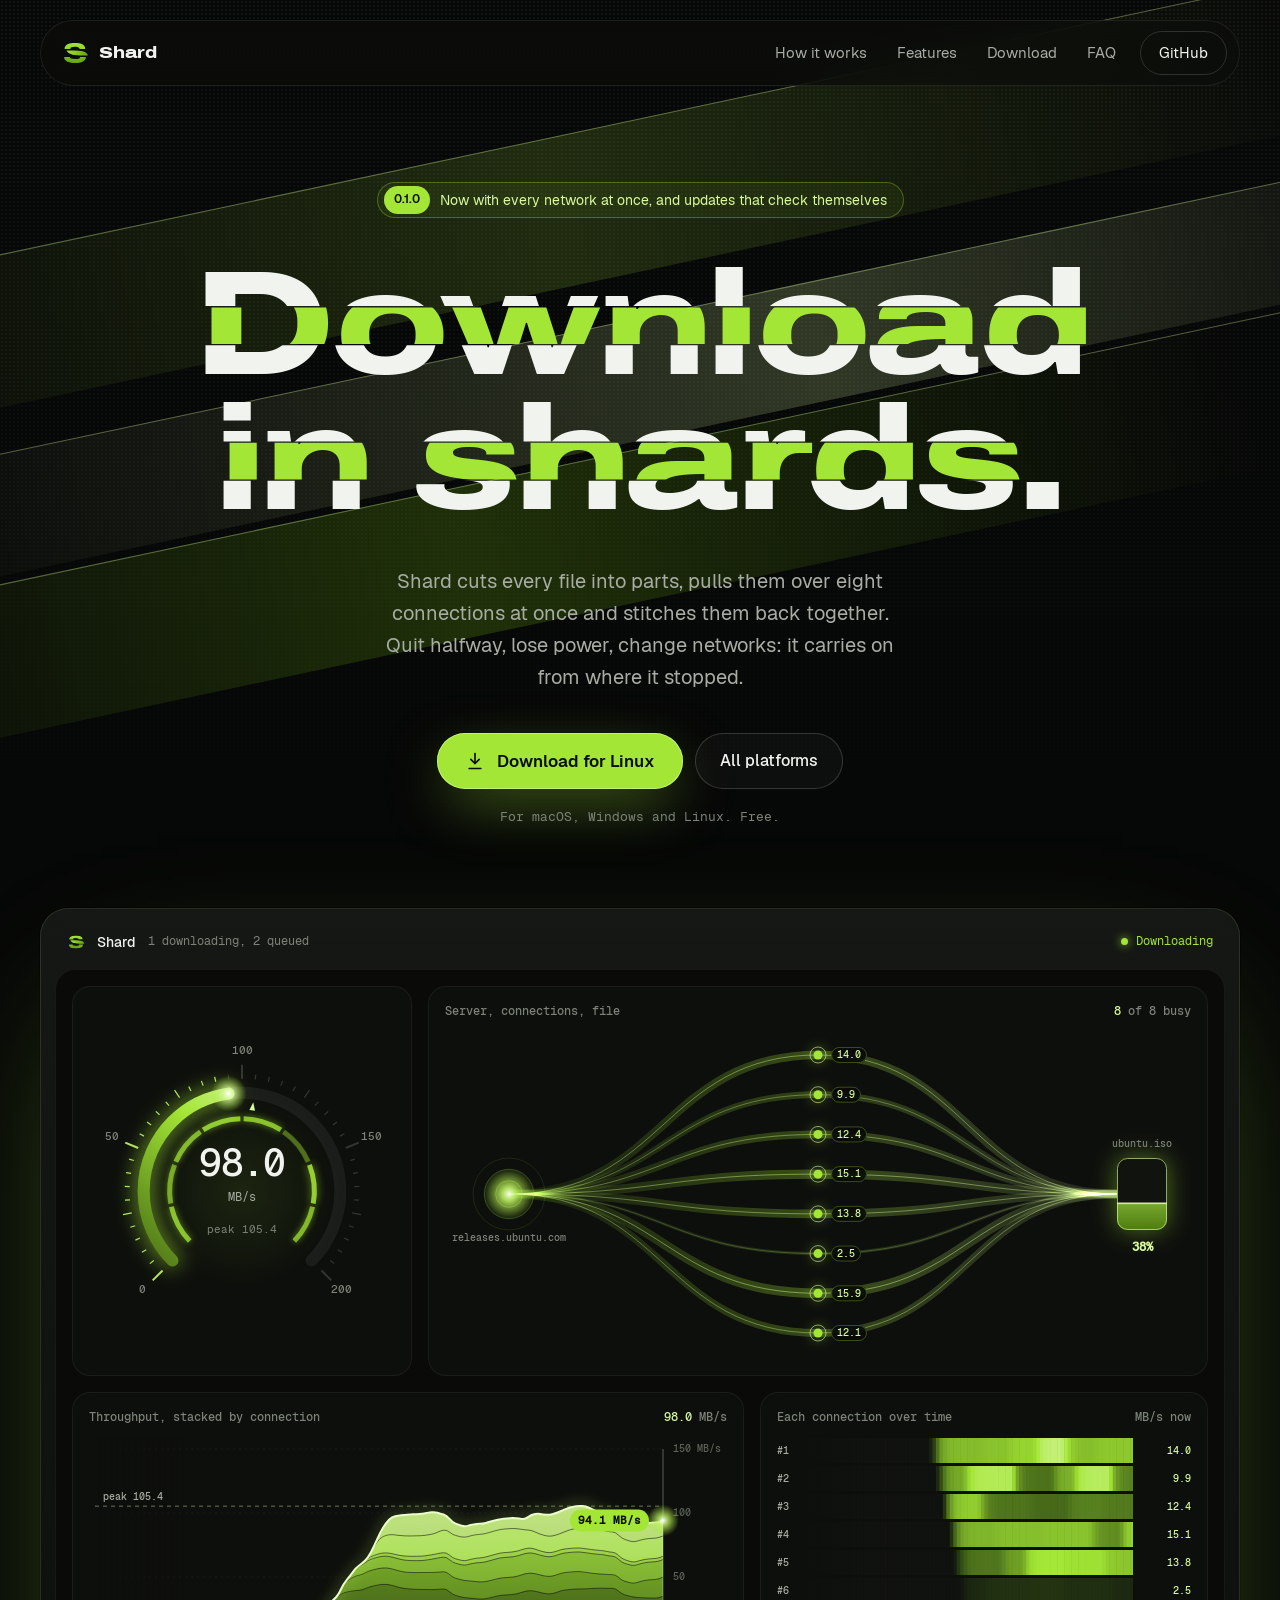
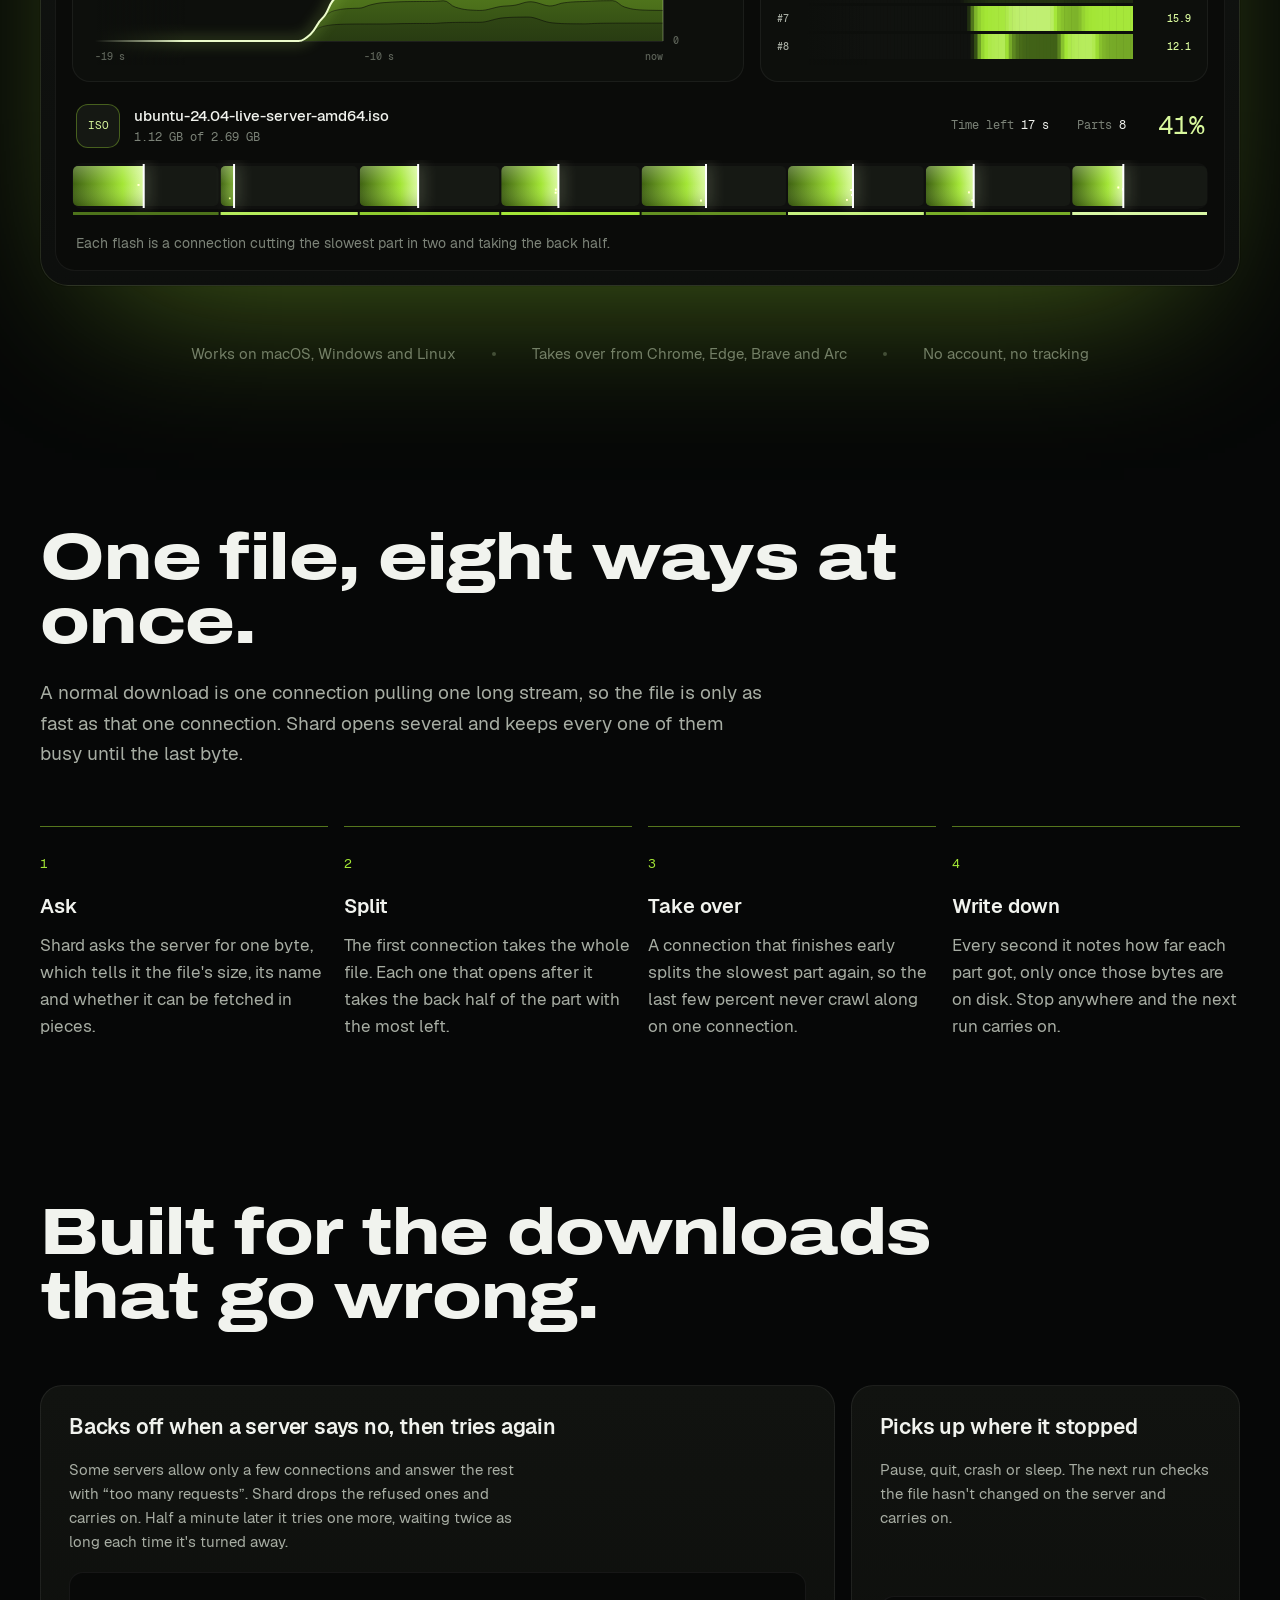
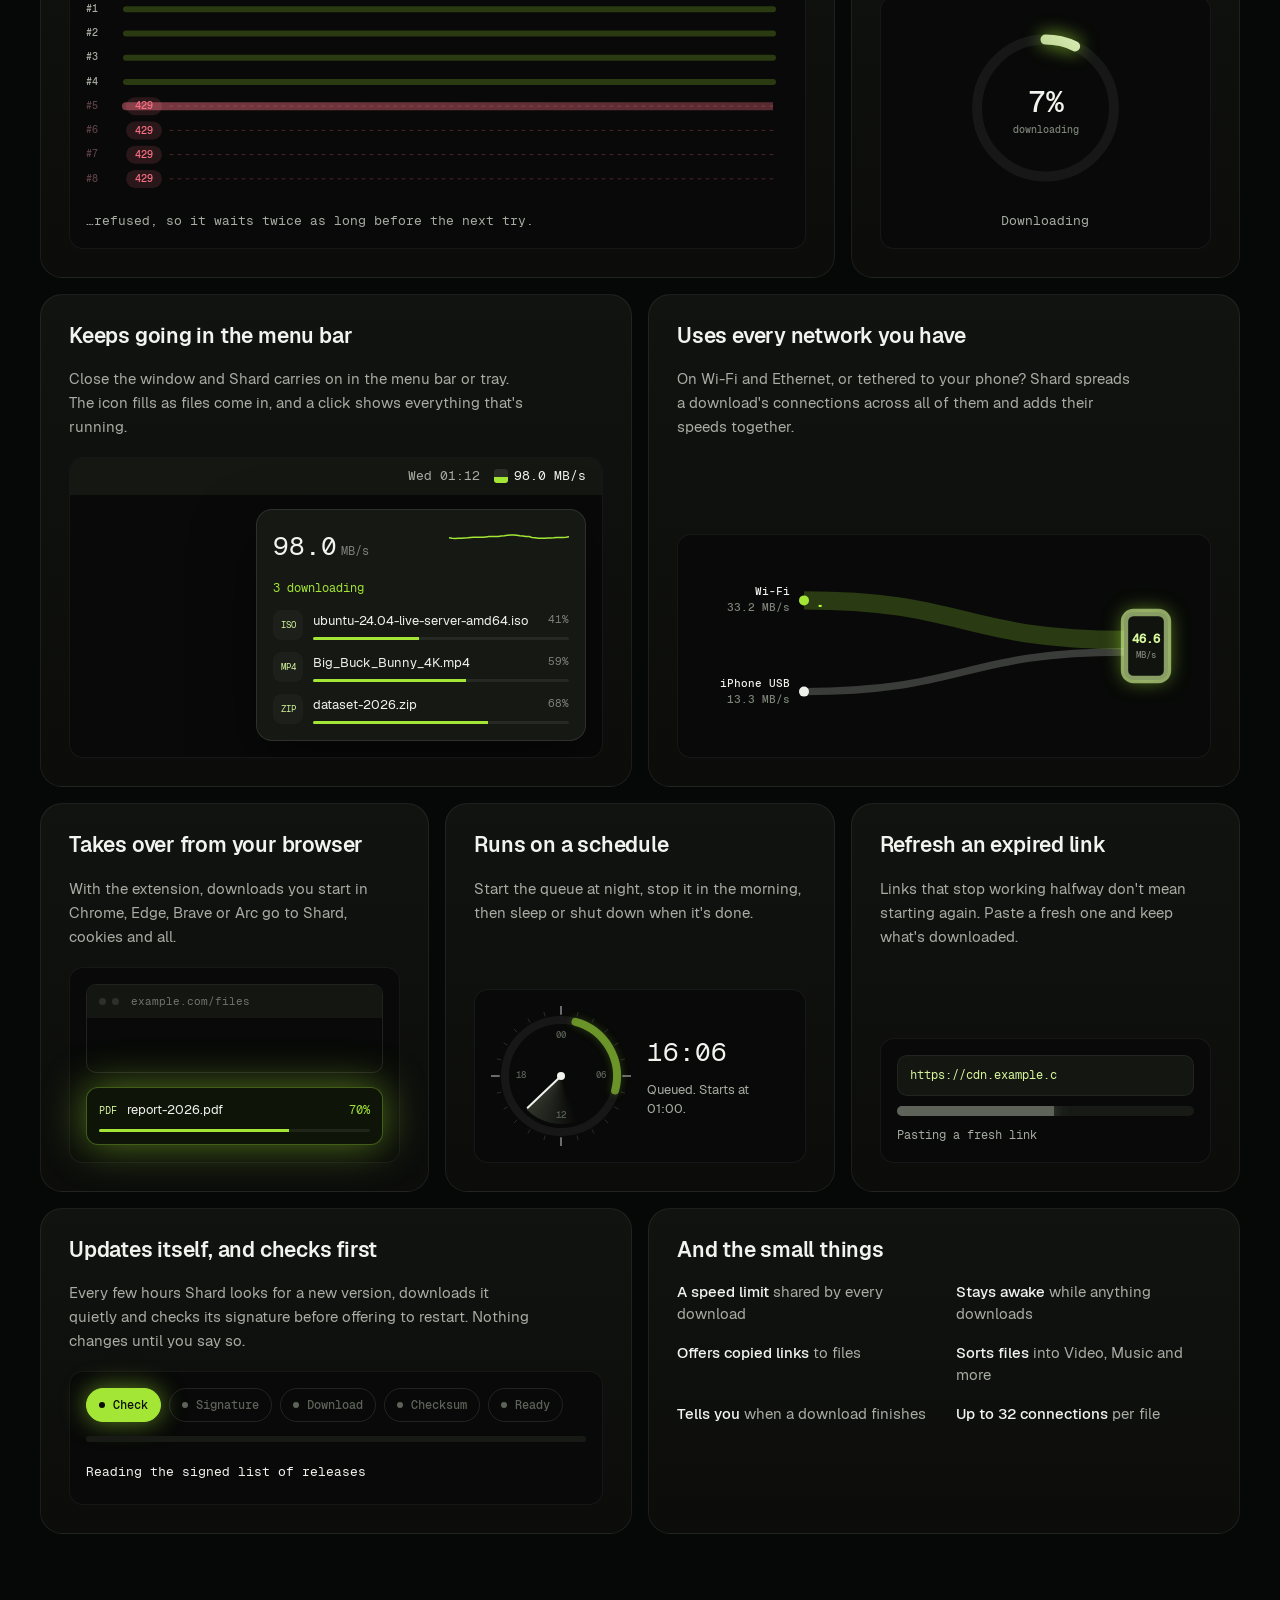
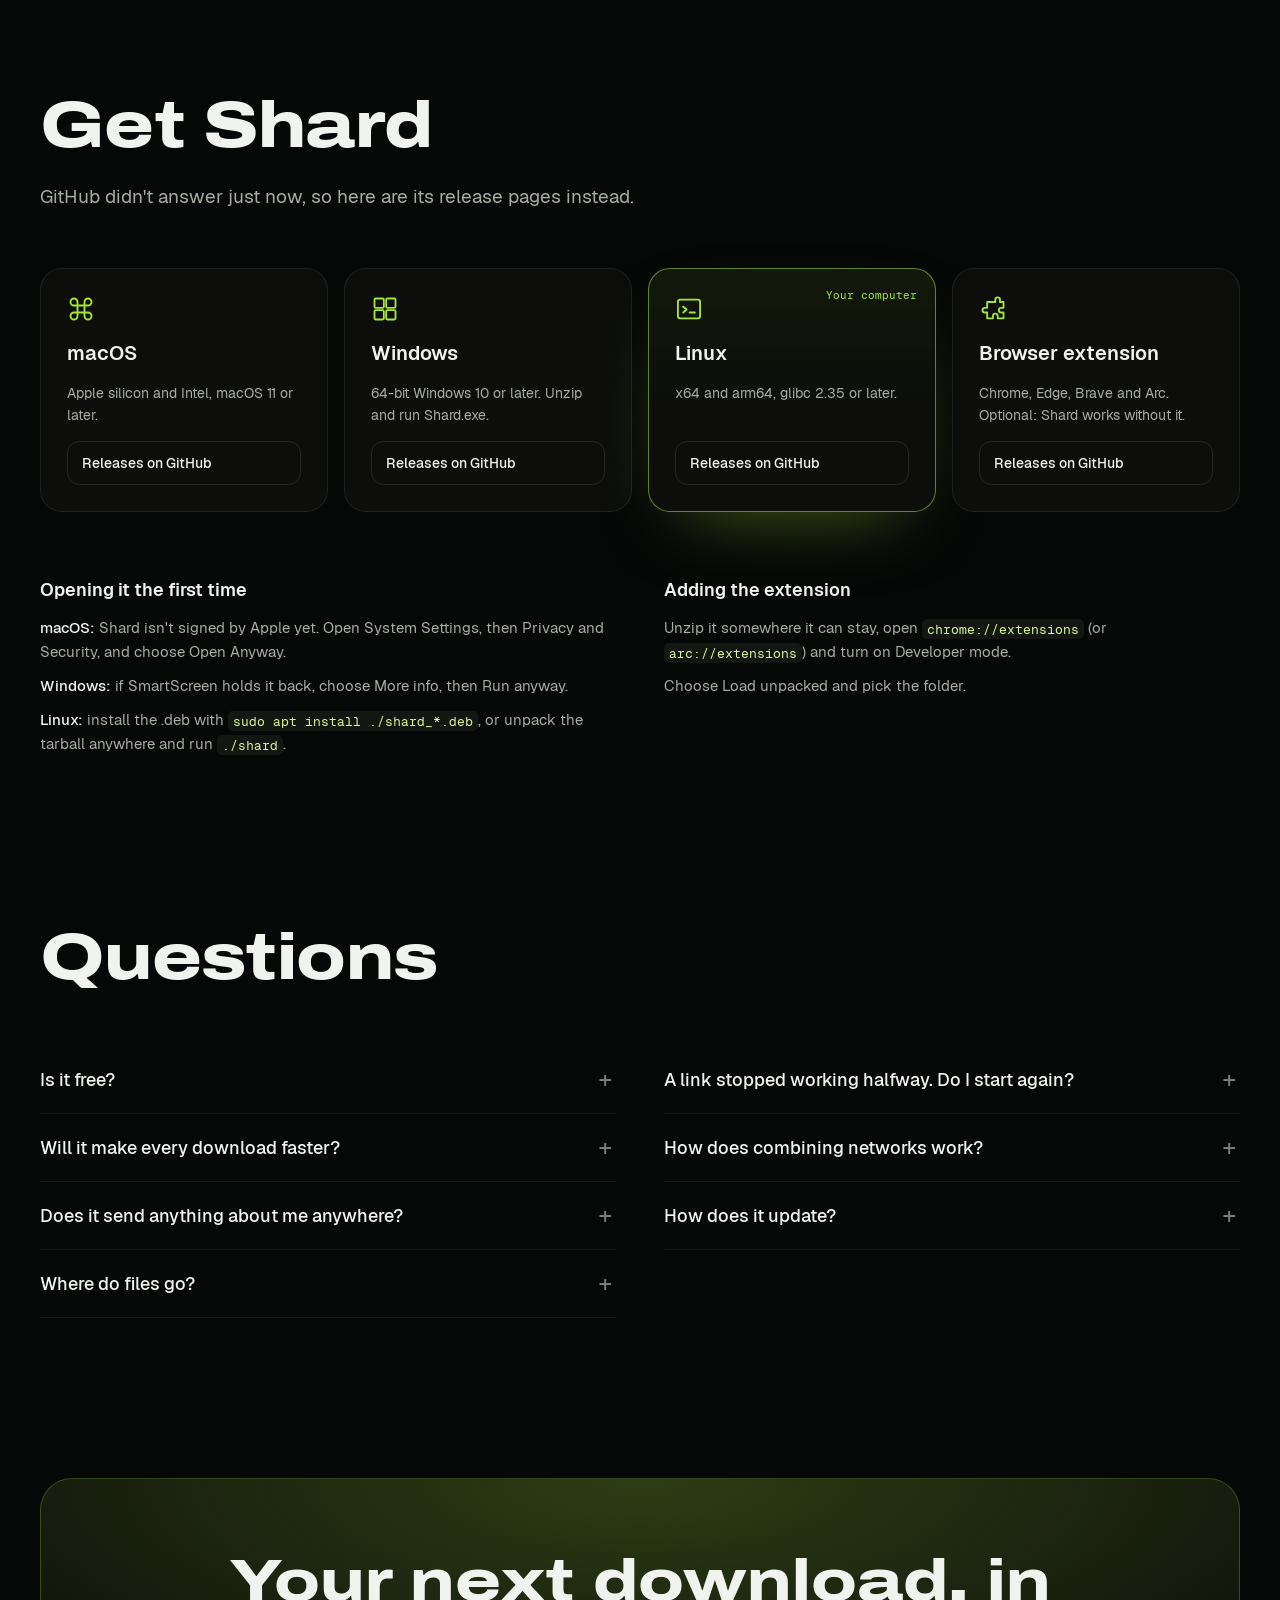
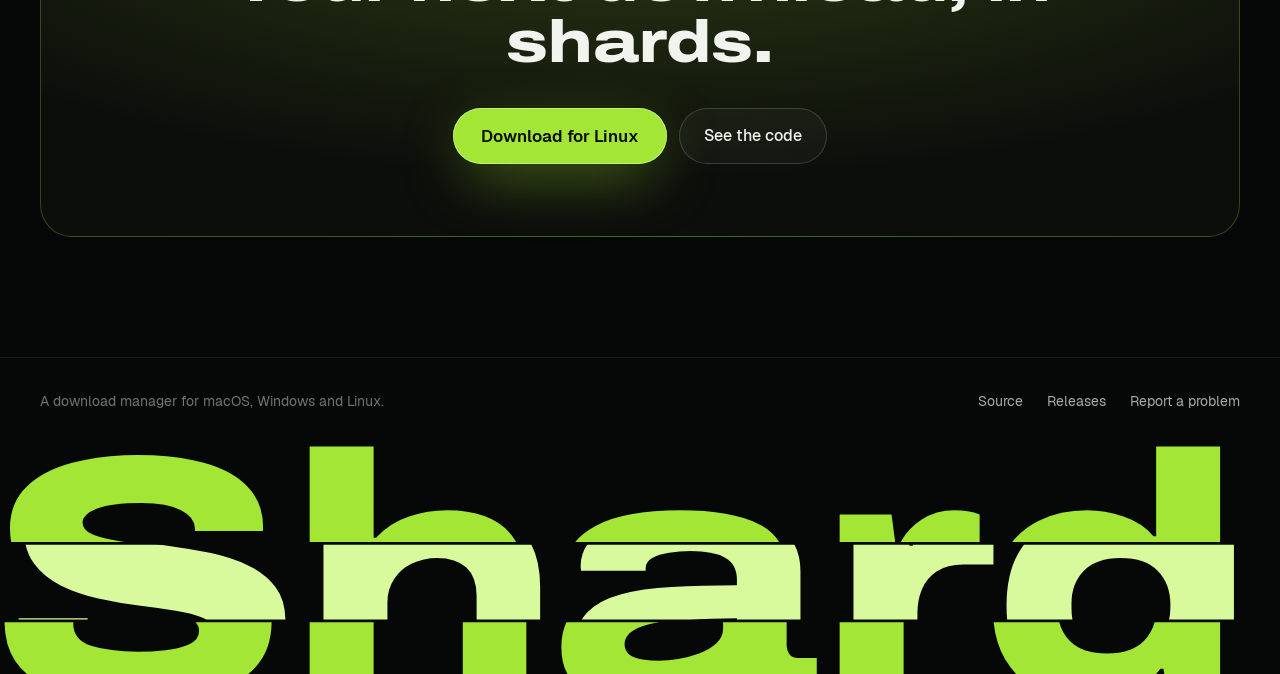
==== site/index.html @ 1d550367 "Site: an instrument-panel landing page, published to GitHub Pages The page simulates a download the " ====
<!doctype html>
<html lang="en">
<head>
  <meta charset="utf-8">
  <meta name="viewport" content="width=device-width, initial-scale=1">
  <title>Shard: download in shards</title>
  <meta name="description" content="Shard is a download manager for macOS, Windows and Linux. It cuts every file into parts, fetches them over many connections at once, and carries on wherever it stopped.">
  <meta name="theme-color" content="#060707">
  <meta property="og:title" content="Shard: download in shards">
  <meta property="og:description" content="A download manager that fetches every file in parallel parts, and picks up where it stopped.">
  <meta property="og:image" content="icon.png">
  <link rel="icon" href="favicon.png">
  <link rel="preload" href="fonts/ArchivoExpanded-ExtraBold.ttf" as="font" type="font/ttf" crossorigin>
  <link rel="stylesheet" href="style.css">
</head>
<body>
<a class="skip" href="#main">Skip to the content</a>
<div class="page">
  <div class="shards" aria-hidden="true">
    <div class="shard-beam s1"></div>
    <div class="shard-beam s2"></div>
    <div class="shard-beam s3"></div>
    <div class="grain"></div>
  </div>

  <header class="wrap nav">
    <a class="brand" href="#top" aria-label="Shard, back to the top">
      <img src="logo.svg" alt="" width="28" height="28">
      <span class="disp">Shard</span>
    </a>
    <nav class="navlinks" aria-label="Sections">
      <a href="#how">How it works</a>
      <a href="#features">Features</a>
      <a href="#download">Download</a>
      <a href="#faq">FAQ</a>
    </nav>
    <a class="nav-github" href="https://github.com/manyeya/shard">GitHub</a>
  </header>

  <main id="main">
    <section id="top" class="wrap hero">
      <a class="pill" href="#features"><span>0.1.0</span>Now with every network at once, and updates that check themselves</a>
      <h1 class="sliced disp" aria-label="Download in shards.">
        <span class="line" aria-hidden="true">Download</span>
        <span class="line" aria-hidden="true">in shards.</span>
      </h1>
      <p class="lede">Shard cuts every file into parts, pulls them over eight connections at once and stitches them back together. Quit halfway, lose power, change networks: it carries on from where it stopped.</p>
      <div class="ctas">
        <a class="cta" id="get" href="https://github.com/manyeya/shard/releases/latest">
          <svg width="20" height="20" viewBox="0 0 24 24" fill="none" stroke="currentColor" stroke-width="2" stroke-linecap="round" stroke-linejoin="round" aria-hidden="true"><path d="M12 3v12"/><path d="m7 10 5 5 5-5"/><path d="M5 21h14"/></svg>
          <span id="get-label">Download Shard</span>
        </a>
        <a class="ghost" href="#download">All platforms</a>
      </div>
      <p class="mono fine" id="get-note">For macOS, Windows and Linux. Free.</p>
    </section>

    <section class="wrap console-wrap" aria-label="A simulated download in Shard: a speed gauge, the connections carrying the file, a throughput chart, each connection's speed over time, and the file's parts filling.">
      <div class="glass">
        <div class="console-bar">
          <img src="logo.svg" alt="" width="18" height="18">
          <span class="console-title">Shard</span>
          <span class="mono dim">1 downloading, 2 queued</span>
          <span class="mono live-dot"><i></i><span id="c-state">Downloading</span></span>
        </div>
        <div class="console">
          <div class="cluster">
            <div class="card gauge-card">
              <div class="gauge">
                <canvas id="au-gauge" aria-hidden="true"></canvas>
                <div class="gauge-read">
                  <div class="mono gauge-speed" id="g-speed">0.0</div>
                  <div class="mono gauge-unit">MB/s</div>
                  <div class="mono gauge-peak">peak <span id="g-peak">0.0</span></div>
                </div>
              </div>
            </div>
            <div class="card">
              <div class="card-h"><span>Server, connections, file</span><span><b id="f-live">8</b> of <span id="f-n">8</span> busy</span></div>
              <canvas id="au-flow" class="fill" style="height: 330px" aria-hidden="true"></canvas>
            </div>
          </div>
          <div class="cluster2">
            <div class="card">
              <div class="card-h"><span>Throughput, stacked by connection</span><span><b id="c-speed">0.0</b> MB/s</span></div>
              <canvas id="au-chart" class="fill" style="height: 230px" aria-hidden="true"></canvas>
            </div>
            <div class="card">
              <div class="card-h"><span>Each connection over time</span><span>MB/s now</span></div>
              <canvas id="au-spectro" class="fill" style="height: 230px" aria-hidden="true"></canvas>
            </div>
          </div>
          <div class="file-row">
            <span class="mono tile-kind">ISO</span>
            <div class="file-meta">
              <div class="file-name">ubuntu-24.04-live-server-amd64.iso</div>
              <div class="mono dim small" id="c-file">0 of 2.69 GB</div>
            </div>
            <div class="mono file-stats">
              <span>Time left <b id="c-eta">Starting</b></span>
              <span>Parts <b id="c-parts">1</b></span>
            </div>
            <span class="mono file-pct" id="c-pct">0%</span>
          </div>
          <canvas id="au-map" class="fill" style="height: 62px" aria-hidden="true"></canvas>
          <p class="caption" id="c-caption">Each flash is a connection cutting the slowest part in two and taking the back half.</p>
        </div>
      </div>
    </section>

    <section class="wrap works" aria-label="Works with">
      <span>Works on macOS, Windows and Linux</span><i></i>
      <span>Takes over from Chrome, Edge, Brave and Arc</span><i></i>
      <span>No account, no tracking</span>
    </section>

    <section id="how" class="wrap section">
      <h2 class="disp">One file, eight ways at once.</h2>
      <p class="intro">A normal download is one connection pulling one long stream, so the file is only as fast as that one connection. Shard opens several and keeps every one of them busy until the last byte.</p>
      <ol class="steps">
        <li><span class="mono">1</span><h3>Ask</h3><p>Shard asks the server for one byte, which tells it the file's size, its name and whether it can be fetched in pieces.</p></li>
        <li><span class="mono">2</span><h3>Split</h3><p>The first connection takes the whole file. Each one that opens after it takes the back half of the part with the most left.</p></li>
        <li><span class="mono">3</span><h3>Take over</h3><p>A connection that finishes early splits the slowest part again, so the last few percent never crawl along on one connection.</p></li>
        <li><span class="mono">4</span><h3>Write down</h3><p>Every second it notes how far each part got, only once those bytes are on disk. Stop anywhere and the next run carries on.</p></li>
      </ol>
    </section>

    <section id="features" class="wrap section">
      <h2 class="disp">Built for the downloads that go wrong.</h2>
      <div class="bento">
        <article class="tile w4">
          <h3>Backs off when a server says no, then tries again</h3>
          <p>Some servers allow only a few connections and answer the rest with “too many requests”. Shard drops the refused ones and carries on. Half a minute later it tries one more, waiting twice as long each time it's turned away.</p>
          <div class="stage">
            <canvas id="au-limit" class="fill" style="height: 210px" aria-hidden="true"></canvas>
            <div class="mono note" id="lim-note">Starting with 8 connections</div>
          </div>
        </article>
        <article class="tile">
          <h3>Picks up where it stopped</h3>
          <p>Pause, quit, crash or sleep. The next run checks the file hasn't changed on the server and carries on.</p>
          <div class="stage">
            <canvas id="au-resume" class="fill" style="height: 190px" aria-hidden="true"></canvas>
            <div class="mono note center" id="res-note">Downloading</div>
          </div>
        </article>

        <article class="tile w3">
          <h3>Keeps going in the menu bar</h3>
          <p>Close the window and Shard carries on in the menu bar or tray. The icon fills as files come in, and a click shows everything that's running.</p>
          <div class="stage tray-stage">
            <div class="menubar">
              <span class="mono">Wed 01:12</span>
              <span class="menubar-shard"><span class="tray-icon"><i id="t-icon"></i></span><span class="mono"><span class="t-speed">0.0</span> MB/s</span></span>
            </div>
            <div class="tray">
              <div class="tray-head">
                <span><span class="mono tray-big t-speed">0.0</span> <span class="mono dim small">MB/s</span></span>
                <svg width="120" height="30" viewBox="0 0 120 30" aria-hidden="true"><path id="t-spark" d="M0,28 L120,28" fill="none" stroke="#a3e635" stroke-width="1.5"/></svg>
              </div>
              <div class="mono lime small">3 downloading</div>
              <div class="tray-row"><span class="mono tile-kind sm">ISO</span><div><div class="tray-line"><span>ubuntu-24.04-live-server-amd64.iso</span><span class="mono dim" id="tr0">0%</span></div><span class="meter"><i id="tb0"></i></span></div></div>
              <div class="tray-row"><span class="mono tile-kind sm">MP4</span><div><div class="tray-line"><span>Big_Buck_Bunny_4K.mp4</span><span class="mono dim" id="tr1">0%</span></div><span class="meter"><i id="tb1"></i></span></div></div>
              <div class="tray-row"><span class="mono tile-kind sm">ZIP</span><div><div class="tray-line"><span>dataset-2026.zip</span><span class="mono dim" id="tr2">0%</span></div><span class="meter"><i id="tb2"></i></span></div></div>
            </div>
          </div>
        </article>
        <article class="tile w3">
          <h3>Uses every network you have</h3>
          <p>On Wi-Fi and Ethernet, or tethered to your phone? Shard spreads a download's connections across all of them and adds their speeds together.</p>
          <div class="stage"><canvas id="au-nets" class="fill" style="height: 190px" aria-hidden="true"></canvas></div>
        </article>

        <article class="tile">
          <h3>Takes over from your browser</h3>
          <p>With the extension, downloads you start in Chrome, Edge, Brave or Arc go to Shard, cookies and all.</p>
          <div class="stage hand">
            <div class="browser">
              <div class="mono browser-bar"><i></i><i></i><span>example.com/files</span></div>
              <div class="browser-body"><div class="mono chip" id="h-chip">report-2026.pdf</div></div>
            </div>
            <div class="hand-card" id="h-card">
              <div class="hand-line"><span class="mono lime-pale tiny">PDF</span><span>report-2026.pdf</span><span class="mono lime" id="h-pct">0%</span></div>
              <span class="meter"><i id="h-bar"></i></span>
            </div>
          </div>
        </article>
        <article class="tile">
          <h3>Runs on a schedule</h3>
          <p>Start the queue at night, stop it in the morning, then sleep or shut down when it's done.</p>
          <div class="stage dial-stage">
            <canvas id="au-dial" style="width: 140px; height: 140px" aria-hidden="true"></canvas>
            <div><div class="mono dial-time" id="s-time">00:00</div><div class="dial-state" id="s-state">Queued. Starts at 01:00.</div></div>
          </div>
        </article>
        <article class="tile">
          <h3>Refresh an expired link</h3>
          <p>Links that stop working halfway don't mean starting again. Paste a fresh one and keep what's downloaded.</p>
          <div class="stage refresh">
            <div class="mono url" id="r-url">Link expired: the server says 403</div>
            <div class="refresh-bar"><span id="r-bar"></span></div>
            <div class="mono small dim2" id="r-note">1.42 GB of 2.69 GB kept</div>
          </div>
        </article>

        <article class="tile w3">
          <h3>Updates itself, and checks first</h3>
          <p>Every few hours Shard looks for a new version, downloads it quietly and checks its signature before offering to restart. Nothing changes until you say so.</p>
          <div class="stage update">
            <div class="chain" id="u-chain"><span><i></i>Check</span><span><i></i>Signature</span><span><i></i>Download</span><span><i></i>Checksum</span><span><i></i>Ready</span></div>
            <div class="update-bar"><span id="u-bar"></span></div>
            <div class="update-line"><span class="mono" id="u-text">Reading the signed list of releases</span><span class="restart" id="u-ready" hidden>Restart to update</span></div>
          </div>
        </article>
        <article class="tile w3 small-things">
          <h3>And the small things</h3>
          <ul>
            <li><b>A speed limit</b> shared by every download</li>
            <li><b>Stays awake</b> while anything downloads</li>
            <li><b>Offers copied links</b> to files</li>
            <li><b>Sorts files</b> into Video, Music and more</li>
            <li><b>Tells you</b> when a download finishes</li>
            <li><b>Up to 32 connections</b> per file</li>
          </ul>
        </article>
      </div>
    </section>

    <section id="download" class="wrap section">
      <h2 class="disp">Get Shard</h2>
      <p class="intro" id="release-line">The latest release, straight from GitHub. Free, and there's nothing to sign up for.</p>
      <div class="plats">
        <div class="plat" data-os="mac">
          <svg width="28" height="28" viewBox="0 0 24 24" fill="none" stroke="#a3e635" stroke-width="1.6" stroke-linecap="round" stroke-linejoin="round" aria-hidden="true"><path d="M9 6a3 3 0 1 0-3 3h12a3 3 0 1 0-3-3v12a3 3 0 1 0 3-3H6a3 3 0 1 0 3 3z"/></svg>
          <h3>macOS</h3><p>Apple silicon and Intel, macOS 11 or later.</p>
          <div class="files" data-files="macos-universal.dmg"></div>
          <span class="mono yours">Your computer</span>
        </div>
        <div class="plat" data-os="windows">
          <svg width="28" height="28" viewBox="0 0 24 24" fill="none" stroke="#a3e635" stroke-width="1.6" stroke-linejoin="round" aria-hidden="true"><rect x="3" y="3" width="8" height="8" rx="1"/><rect x="13" y="3" width="8" height="8" rx="1"/><rect x="3" y="13" width="8" height="8" rx="1"/><rect x="13" y="13" width="8" height="8" rx="1"/></svg>
          <h3>Windows</h3><p>64-bit Windows 10 or later. Unzip and run Shard.exe.</p>
          <div class="files" data-files="windows-x64.zip"></div>
          <span class="mono yours">Your computer</span>
        </div>
        <div class="plat" data-os="linux">
          <svg width="28" height="28" viewBox="0 0 24 24" fill="none" stroke="#a3e635" stroke-width="1.6" stroke-linecap="round" stroke-linejoin="round" aria-hidden="true"><rect x="2.5" y="4" width="19" height="16" rx="2"/><path d="m7 10 3 2.5L7 15"/><path d="M12.5 15H17"/></svg>
          <h3>Linux</h3><p>x64 and arm64, glibc 2.35 or later.</p>
          <div class="files" data-files="amd64.deb arm64.deb linux-x64.tar.gz linux-arm64.tar.gz"></div>
          <span class="mono yours">Your computer</span>
        </div>
        <div class="plat" data-os="extension">
          <svg width="28" height="28" viewBox="0 0 24 24" fill="none" stroke="#a3e635" stroke-width="1.6" stroke-linecap="round" stroke-linejoin="round" aria-hidden="true"><path d="M14 4a2 2 0 1 1 4 0v2h3v5h-2a2 2 0 1 0 0 4h2v5h-5v-2a2 2 0 1 0-4 0v2H7v-5H5a2 2 0 1 1 0-4h2V6h7z"/></svg>
          <h3>Browser extension</h3><p>Chrome, Edge, Brave and Arc. Optional: Shard works without it.</p>
          <div class="files" data-files="extension"></div>
        </div>
      </div>
      <p class="checksums" id="checksums"></p>
      <div class="install">
        <div>
          <h3>Opening it the first time</h3>
          <p><b>macOS:</b> Shard isn't signed by Apple yet. Open System Settings, then Privacy and Security, and choose Open Anyway.</p>
          <p><b>Windows:</b> if SmartScreen holds it back, choose More info, then Run anyway.</p>
          <p><b>Linux:</b> install the .deb with <code>sudo apt install ./shard_*.deb</code>, or unpack the tarball anywhere and run <code>./shard</code>.</p>
        </div>
        <div>
          <h3>Adding the extension</h3>
          <p>Unzip it somewhere it can stay, open <code>chrome://extensions</code> (or <code>arc://extensions</code>) and turn on Developer mode.</p>
          <p>Choose Load unpacked and pick the folder.</p>
        </div>
      </div>
    </section>

    <section id="faq" class="wrap section">
      <h2 class="disp">Questions</h2>
      <div class="faq">
        <div>
          <details><summary>Is it free?</summary><p>Yes. The code is on GitHub, and there's nothing to buy or sign up for.</p></details>
          <details><summary>Will it make every download faster?</summary><p>Only when one connection isn't using your whole line, which is common: many servers and routes limit each connection. If one connection already fills it, you still get resuming, the queue and the rest.</p></details>
          <details><summary>Does it send anything about me anywhere?</summary><p>No. Shard talks to the servers you download from, and to GitHub to check for updates. There's no account, no tracking and no analytics.</p></details>
          <details><summary>Where do files go?</summary><p>Your Downloads folder, unless you choose another, ask to be asked each time, or sort files into folders by kind.</p></details>
        </div>
        <div>
          <details><summary>A link stopped working halfway. Do I start again?</summary><p>No. Right-click the download, choose Refresh link and paste a fresh link to the same file. If it's the same size, Shard keeps everything it already has.</p></details>
          <details><summary>How does combining networks work?</summary><p>Each connection is tied to one of your networks, taking them in turn, so a download's parts come in over all of them. You need two working connections, such as Wi-Fi and Ethernet, or Wi-Fi and a phone over USB.</p></details>
          <details><summary>How does it update?</summary><p>It checks for a new version every six hours, downloads it quietly, checks its signature and asks you to restart. Nothing changes until you choose to.</p></details>
        </div>
      </div>
    </section>

    <section class="wrap last">
      <h2 class="disp">Your next download, in shards.</h2>
      <div class="ctas">
        <a class="cta" id="get2" href="https://github.com/manyeya/shard/releases/latest">Download Shard</a>
        <a class="ghost" href="https://github.com/manyeya/shard">See the code</a>
      </div>
    </section>
  </main>

  <footer class="footer">
    <div class="wrap footer-row">
      <span>A download manager for macOS, Windows and Linux.</span>
      <nav aria-label="Elsewhere">
        <a href="https://github.com/manyeya/shard">Source</a>
        <a href="https://github.com/manyeya/shard/releases">Releases</a>
        <a href="https://github.com/manyeya/shard/issues">Report a problem</a>
      </nav>
    </div>
    <div class="disp wordmark" aria-hidden="true">
      <span>Shard</span><span>Shard</span><span>Shard</span>
    </div>
  </footer>
</div>
<script src="main.js"></script>
</body>
</html>
---- site/style.css ----
@font-face { font-family: "Archivo Expanded"; src: url("fonts/ArchivoExpanded-ExtraBold.ttf") format("truetype"); font-weight: 800; font-display: swap; }
@font-face { font-family: "Geist"; src: url("fonts/Geist-Regular.ttf") format("truetype"); font-weight: 400; font-display: swap; }
@font-face { font-family: "Geist"; src: url("fonts/Geist-Medium.ttf") format("truetype"); font-weight: 500; font-display: swap; }
@font-face { font-family: "Geist"; src: url("fonts/Geist-SemiBold.ttf") format("truetype"); font-weight: 600; font-display: swap; }
@font-face { font-family: "Geist Mono"; src: url("fonts/GeistMono-Regular.ttf") format("truetype"); font-weight: 400; font-display: swap; }
@font-face { font-family: "Geist Mono"; src: url("fonts/GeistMono-Medium.ttf") format("truetype"); font-weight: 500; font-display: swap; }

:root {
  --bg: #060707;
  --panel: #0d0f0c;
  --text: #f1f3ee;
  --muted: #a7ada3;
  --faint: #7c8378;
  --lime: #a3e635;
  --lime-pale: #d9f99d;
  --ink: #0a0c06;
  --display: "Archivo Expanded", "Arial Black", sans-serif;
  --sans: "Geist", ui-sans-serif, system-ui, sans-serif;
  --mono: "Geist Mono", ui-monospace, monospace;
  color-scheme: dark;
}

* { box-sizing: border-box; }
html { scroll-behavior: smooth; }
body { margin: 0; background: var(--bg); color: var(--text); font: 400 17px/1.6 var(--sans); -webkit-font-smoothing: antialiased; }
a { color: var(--lime-pale); }
a:hover { color: #ffffff; }
img, canvas { display: block; }
code { font: 0.86em var(--mono); color: var(--lime-pale); background: #141612; padding: 0.12em 0.4em; border-radius: 5px; }
:focus-visible { outline: 2px solid var(--lime); outline-offset: 3px; border-radius: 6px; }
.skip { position: absolute; left: -9999px; top: 8px; }
.skip:focus { left: 16px; z-index: 10; background: var(--lime); color: var(--ink); padding: 8px 14px; border-radius: 8px; }

.disp { font-family: var(--display); font-weight: 800; }
.mono { font-family: var(--mono); }
.dim { color: var(--faint); }
.dim2 { color: var(--muted); }
.small { font-size: 12px; }
.tiny { font-size: 10px; }
.lime { color: var(--lime); }
.lime-pale { color: var(--lime-pale); }
.wrap { width: min(1200px, calc(100% - 32px)); margin: 0 auto; }
.page { position: relative; overflow: hidden; }

/* The three light slices behind the hero, cut like the logo */
.shards { position: absolute; left: 0; right: 0; top: 0; height: 1100px; overflow: hidden; pointer-events: none; }
.shard-beam { position: absolute; left: -20%; width: 140%; transform: rotate(-12deg); border-top: 1px solid rgba(217, 249, 157, 0.35); }
.shard-beam.s1 { top: 120px; height: 150px; background: linear-gradient(90deg, rgba(163, 230, 53, 0), rgba(163, 230, 53, 0.16) 45%, rgba(163, 230, 53, 0) 90%); animation: drift 16s ease-in-out infinite alternate; }
.shard-beam.s2 { top: 300px; height: 120px; margin-left: 7%; background: linear-gradient(90deg, rgba(217, 249, 157, 0), rgba(217, 249, 157, 0.2) 55%, rgba(217, 249, 157, 0) 95%); animation: drift 12s ease-in-out infinite alternate-reverse; }
.shard-beam.s3 { top: 450px; height: 150px; background: linear-gradient(90deg, rgba(101, 163, 13, 0), rgba(101, 163, 13, 0.26) 40%, rgba(101, 163, 13, 0) 85%); animation: drift 19s ease-in-out infinite alternate; }
@keyframes drift { from { translate: -5% 0; } to { translate: 5% 0; } }
.grain { position: absolute; inset: 0; background-image: radial-gradient(rgba(255, 255, 255, 0.05) 1px, transparent 1px); background-size: 4px 4px; -webkit-mask-image: linear-gradient(180deg, #000, transparent 85%); mask-image: linear-gradient(180deg, #000, transparent 85%); }

/* Navigation */
.nav { position: relative; z-index: 2; display: flex; align-items: center; gap: 24px; margin-top: 20px; padding: 10px 12px 10px 20px; border-radius: 999px; background: rgba(12, 13, 11, 0.7); border: 1px solid rgba(255, 255, 255, 0.08); -webkit-backdrop-filter: blur(16px); backdrop-filter: blur(16px); }
.brand { display: flex; align-items: center; gap: 10px; text-decoration: none; color: var(--text); font-size: 16px; }
.navlinks { display: flex; gap: 30px; margin-left: auto; }
.navlinks a { color: var(--muted); text-decoration: none; font-size: 15px; }
.navlinks a:hover { color: var(--text); }
.nav-github { display: inline-flex; align-items: center; min-height: 44px; padding: 0 18px; border-radius: 999px; border: 1px solid rgba(255, 255, 255, 0.14); color: var(--text); text-decoration: none; font-size: 15px; }

/* Hero */
main { position: relative; z-index: 1; }
.hero { padding-top: 96px; text-align: center; }
.pill { display: inline-flex; align-items: center; gap: 10px; min-height: 36px; padding: 0 16px 0 6px; margin-bottom: 40px; border-radius: 999px; border: 1px solid rgba(163, 230, 53, 0.3); background: rgba(163, 230, 53, 0.06); color: var(--lime-pale); text-decoration: none; font-size: 14px; }
.pill span { padding: 4px 10px; border-radius: 999px; background: var(--lime); color: var(--ink); font-weight: 600; font-size: 12px; }
.sliced { margin: 0; line-height: 0.92; letter-spacing: -0.01em; font-size: clamp(40px, 11.5vw, 168px); color: var(--text); }
.line { display: block; position: relative; width: max-content; max-width: 100%; margin: 0 auto; }
.band { display: block; white-space: nowrap; }
.band + .band { position: absolute; inset: 0; }
.band:nth-child(1) { clip-path: inset(0 -3% 64.5% -3%); }
.band:nth-child(2) { clip-path: inset(36.5% -3% 36.5% -3%); color: var(--lime); translate: 0.045em 0; }
.band:nth-child(3) { clip-path: inset(64.5% -3% 0 -3%); }
.lede { margin: 36px auto 0; max-width: 40ch; font-size: 20px; color: var(--muted); }
.ctas { display: flex; flex-wrap: wrap; gap: 12px; justify-content: center; margin-top: 40px; }
.cta { display: inline-flex; align-items: center; gap: 12px; min-height: 56px; padding: 0 28px; border-radius: 999px; background: var(--lime); color: var(--ink); font: 600 17px var(--sans); text-decoration: none; box-shadow: 0 0 0 1px rgba(217, 249, 157, 0.6) inset, 0 18px 60px -12px rgba(163, 230, 53, 0.55); transition: background 150ms; }
.cta:hover { background: var(--lime-pale); color: var(--ink); }
.ghost { display: inline-flex; align-items: center; min-height: 56px; padding: 0 24px; border-radius: 999px; color: var(--text); border: 1px solid rgba(255, 255, 255, 0.16); background: rgba(255, 255, 255, 0.03); font: 500 16px var(--sans); text-decoration: none; }
.ghost:hover { color: #ffffff; background: rgba(255, 255, 255, 0.07); }
.fine { margin: 18px 0 0; font-size: 13px; color: var(--faint); }

/* The live console */
.console-wrap { margin-top: 80px; }
.glass { border-radius: 28px; padding: 14px; background: linear-gradient(180deg, rgba(24, 27, 23, 0.86), rgba(14, 16, 14, 0.92)); border: 1px solid rgba(217, 249, 157, 0.12); -webkit-backdrop-filter: blur(18px); backdrop-filter: blur(18px); box-shadow: 0 60px 160px -60px rgba(163, 230, 53, 0.45), 0 0 0 1px rgba(0, 0, 0, 0.6); }
.console-bar { display: flex; align-items: center; gap: 12px; padding: 8px 12px 16px; font-size: 12px; }
.console-title { font-size: 14px; font-weight: 500; }
.live-dot { margin-left: auto; display: inline-flex; align-items: center; gap: 8px; color: var(--lime); }
.live-dot i { width: 7px; height: 7px; border-radius: 50%; background: var(--lime); box-shadow: 0 0 10px var(--lime); }
.console { border-radius: 20px; background: #0a0b09; border: 1px solid rgba(255, 255, 255, 0.06); padding: 16px; }
.cluster { display: grid; grid-template-columns: 340px minmax(0, 1fr); gap: 16px; }
.cluster2 { display: grid; grid-template-columns: minmax(0, 1.5fr) minmax(0, 1fr); gap: 16px; margin-top: 16px; }
.card { position: relative; border-radius: 18px; background: var(--panel); border: 1px solid rgba(255, 255, 255, 0.06); padding: 16px; min-width: 0; }
.card-h { display: flex; justify-content: space-between; align-items: baseline; gap: 12px; margin-bottom: 10px; font: 500 12px var(--mono); color: var(--faint); }
.card-h b { font-weight: 500; color: var(--lime-pale); }
canvas.fill { width: 100%; }
.gauge-card { display: flex; align-items: center; justify-content: center; padding: 20px; }
.gauge { position: relative; width: 300px; height: 300px; max-width: 100%; }
.gauge canvas { width: 300px; height: 300px; max-width: 100%; }
.gauge-read { position: absolute; left: 50%; top: calc(50% + 10px); transform: translate(-50%, -50%); text-align: center; pointer-events: none; }
.gauge-speed { font-size: 38px; line-height: 1; font-weight: 500; letter-spacing: -0.04em; }
.gauge-unit { font-size: 12px; color: var(--muted); margin-top: 6px; }
.gauge-peak { font-size: 11px; color: var(--faint); margin-top: 14px; }
.file-row { display: flex; flex-wrap: wrap; align-items: center; gap: 14px; margin: 22px 4px 12px; }
.tile-kind { flex: none; width: 44px; height: 44px; border-radius: 12px; display: grid; place-items: center; font-size: 11px; color: var(--lime-pale); background: #151813; border: 1px solid rgba(163, 230, 53, 0.35); }
.tile-kind.sm { width: 30px; height: 30px; border-radius: 8px; font-size: 9px; border: 0; background: #1c1f1a; }
.file-meta { flex: 1 1 220px; min-width: 0; }
.file-name { font-size: 15px; font-weight: 500; white-space: nowrap; overflow: hidden; text-overflow: ellipsis; }
.file-stats { display: flex; gap: 28px; font-size: 12px; color: var(--faint); }
.file-stats b { font-weight: 400; color: var(--text); }
.file-pct { font-size: 26px; color: var(--lime-pale); letter-spacing: -0.02em; min-width: 64px; text-align: right; }
.caption { margin: 10px 4px 0; font-size: 14px; color: var(--faint); }

.works { margin-top: 56px; display: flex; flex-wrap: wrap; gap: 14px 36px; justify-content: center; align-items: center; color: #6f756c; font-size: 15px; }
.works i { width: 4px; height: 4px; border-radius: 50%; background: #3a3f37; }

/* Sections */
.section { padding-top: 160px; }
.section h2 { margin: 0 0 56px; font-size: clamp(34px, 5vw, 64px); line-height: 1; letter-spacing: -0.01em; max-width: 18ch; }
.section h2 + .intro { margin-top: -32px; }
.intro { margin: 0 0 56px; font-size: 19px; color: var(--muted); max-width: 56ch; }
.steps { list-style: none; margin: 0; padding: 0; display: grid; grid-template-columns: repeat(4, minmax(0, 1fr)); gap: 16px; }
.steps li { border-top: 1px solid rgba(163, 230, 53, 0.5); padding-top: 22px; }
.steps span { font-size: 13px; color: var(--lime); }
.steps h3 { margin: 14px 0 10px; font-size: 20px; font-weight: 600; }
.steps p { margin: 0; color: var(--muted); }

/* Features */
.bento { display: grid; grid-template-columns: repeat(6, minmax(0, 1fr)); gap: 16px; }
.tile { grid-column: span 2; position: relative; overflow: hidden; border-radius: 22px; padding: 28px; min-height: 300px; display: flex; flex-direction: column; gap: 18px; background: linear-gradient(180deg, #111310, #0c0d0b); border: 1px solid rgba(255, 255, 255, 0.07); min-width: 0; }
.tile.w3 { grid-column: span 3; }
.tile.w4 { grid-column: span 4; }
.tile h3 { margin: 0; font: 600 21px/1.25 var(--sans); letter-spacing: -0.01em; }
.tile > p { margin: 0; font-size: 15px; color: var(--muted); max-width: 46ch; }
.stage { margin-top: auto; border-radius: 14px; background: #080908; border: 1px solid rgba(255, 255, 255, 0.06); padding: 16px; }
.note { margin-top: 12px; font-size: 13px; color: var(--muted); min-height: 20px; }
.note.center { margin-top: 8px; text-align: center; }
.meter { display: block; height: 3px; border-radius: 2px; background: rgba(255, 255, 255, 0.07); overflow: hidden; }
.meter i { display: block; height: 100%; width: 0; background: var(--lime); }

.tray-stage { padding: 0; overflow: hidden; }
.menubar { display: flex; align-items: center; justify-content: flex-end; gap: 14px; padding: 8px 16px; background: #151713; font-size: 13px; color: var(--muted); }
.menubar-shard { display: inline-flex; align-items: center; gap: 6px; color: var(--text); }
.tray-icon { position: relative; width: 14px; height: 14px; border-radius: 3px; overflow: hidden; background: #2a2e27; }
.tray-icon i { position: absolute; left: 0; right: 0; bottom: 0; height: 0; background: var(--lime); }
.tray { margin: 14px 16px 16px auto; width: min(330px, calc(100% - 32px)); padding: 16px; border-radius: 16px; background: rgba(22, 25, 20, 0.96); border: 1px solid rgba(255, 255, 255, 0.1); box-shadow: 0 24px 60px rgba(0, 0, 0, 0.5); display: flex; flex-direction: column; gap: 12px; }
.tray-head { display: flex; align-items: center; justify-content: space-between; gap: 12px; }
.tray-big { font-size: 26px; }
.tray-row { display: flex; align-items: center; gap: 10px; }
.tray-row > div { flex: 1; min-width: 0; }
.tray-line { display: flex; justify-content: space-between; gap: 8px; font-size: 13px; margin-bottom: 6px; }
.tray-line span:first-child { white-space: nowrap; overflow: hidden; text-overflow: ellipsis; }
.tray-line .mono { font-size: 11px; }

.hand { display: flex; flex-direction: column; gap: 14px; min-height: 196px; }
.browser { border-radius: 10px; border: 1px solid rgba(255, 255, 255, 0.1); overflow: hidden; }
.browser-bar { display: flex; align-items: center; gap: 6px; padding: 8px 12px; font-size: 11px; color: #6f756c; background: #141612; }
.browser-bar i { width: 7px; height: 7px; border-radius: 50%; background: #2c302a; }
.browser-bar span { margin-left: 6px; }
.browser-body { height: 54px; padding: 10px 12px; }
.chip { display: inline-block; padding: 8px 12px; border-radius: 8px; background: #1c1f1a; border: 1px solid rgba(255, 255, 255, 0.08); font-size: 12px; will-change: transform; }
.hand-card { display: flex; flex-direction: column; gap: 8px; padding: 12px; border-radius: 12px; border: 1px solid rgba(163, 230, 53, 0.35); background: rgba(163, 230, 53, 0.05); opacity: 0.3; }
.hand-line { display: flex; align-items: center; gap: 10px; font-size: 13px; }
.hand-line .lime { margin-left: auto; font-size: 12px; }

.dial-stage { display: flex; align-items: center; gap: 16px; }
.dial-stage canvas { flex: none; }
.dial-time { font-size: 26px; }
.dial-state { font-size: 13px; color: var(--muted); margin-top: 6px; line-height: 1.5; }

.refresh { display: flex; flex-direction: column; gap: 10px; }
.url { padding: 10px 12px; border-radius: 10px; background: #141612; border: 1px solid rgba(255, 255, 255, 0.06); font-size: 12px; color: #fb7185; white-space: nowrap; overflow: hidden; text-overflow: ellipsis; min-height: 38px; }
.refresh-bar, .update-bar { position: relative; height: 10px; border-radius: 5px; background: #171a15; overflow: hidden; }
.update-bar { height: 6px; }
.refresh-bar span, .update-bar span { position: absolute; left: 0; top: 0; bottom: 0; width: 0; background: var(--lime); }

.update { display: flex; flex-direction: column; gap: 14px; }
.chain { display: flex; flex-wrap: wrap; gap: 8px; }
.chain span { display: inline-flex; align-items: center; gap: 8px; min-height: 34px; padding: 0 12px; border-radius: 999px; border: 1px solid rgba(255, 255, 255, 0.1); font: 500 12px var(--mono); color: #5d6359; transition: color 300ms, background 300ms, border-color 300ms, box-shadow 300ms; }
.chain span i { width: 6px; height: 6px; border-radius: 50%; background: currentColor; }
.chain span.done { color: var(--lime); border-color: rgba(163, 230, 53, 0.35); }
.chain span.now { color: var(--ink); background: var(--lime); border-color: var(--lime); box-shadow: 0 0 24px rgba(163, 230, 53, 0.55); }
.update-line { display: flex; align-items: center; gap: 12px; min-height: 32px; font-size: 13px; }
.restart { margin-left: auto; padding: 7px 14px; border-radius: 999px; background: var(--lime); color: var(--ink); font-size: 12px; font-weight: 600; box-shadow: 0 0 24px rgba(163, 230, 53, 0.5); }
.restart[hidden] { display: none; }

.small-things { min-height: 0; }
.small-things ul { margin: 0; padding: 0; list-style: none; display: grid; grid-template-columns: repeat(2, minmax(0, 1fr)); gap: 16px 24px; font-size: 15px; line-height: 1.5; color: var(--muted); }
.small-things b { font-weight: 500; color: var(--text); }

/* Download */
.plats { display: grid; grid-template-columns: repeat(4, minmax(0, 1fr)); gap: 16px; }
.plat { position: relative; border-radius: 22px; padding: 26px; background: #0d0e0c; border: 1px solid rgba(255, 255, 255, 0.08); display: flex; flex-direction: column; gap: 14px; }
.plat h3 { margin: 0; font-size: 20px; font-weight: 600; }
.plat p { margin: 0; font-size: 14px; line-height: 1.55; color: var(--muted); }
.plat.here { border-color: rgba(163, 230, 53, 0.55); background: linear-gradient(180deg, rgba(163, 230, 53, 0.08), #0d0e0c 60%); box-shadow: 0 30px 80px -40px rgba(163, 230, 53, 0.5); }
.yours { display: none; position: absolute; right: 18px; top: 18px; font-size: 11px; color: var(--lime); }
.plat.here .yours { display: block; }
.files { display: flex; flex-direction: column; gap: 8px; margin-top: auto; }
.file { display: flex; align-items: center; justify-content: space-between; gap: 10px; min-height: 44px; padding: 0 14px; border-radius: 12px; border: 1px solid rgba(255, 255, 255, 0.1); color: var(--text); text-decoration: none; font: 500 14px var(--sans); }
.file:hover { border-color: var(--lime); color: #ffffff; }
.file small { font: 400 12px var(--mono); color: var(--faint); }
.file.best { background: var(--lime); border-color: var(--lime); color: var(--ink); }
.file.best small { color: rgba(10, 12, 6, 0.65); }
.checksums { margin: 18px 0 0; font-size: 14px; color: var(--faint); }
.install { display: grid; grid-template-columns: repeat(2, minmax(0, 1fr)); gap: 48px; margin-top: 64px; font-size: 15px; color: var(--muted); }
.install h3 { margin: 0 0 12px; color: var(--text); font-size: 18px; font-weight: 600; }
.install p { margin: 0 0 10px; }
.install b { font-weight: 500; color: var(--text); }

/* FAQ */
.faq { display: grid; grid-template-columns: repeat(2, minmax(0, 1fr)); gap: 0 48px; }
details { border-bottom: 1px solid rgba(255, 255, 255, 0.08); }
summary { cursor: pointer; list-style: none; padding: 22px 36px 22px 0; position: relative; font: 500 18px var(--sans); }
summary::-webkit-details-marker { display: none; }
summary::after { content: "+"; position: absolute; right: 4px; top: 18px; font: 400 24px var(--mono); color: var(--faint); transition: transform 200ms; }
details[open] summary::after { transform: rotate(45deg); color: var(--lime); }
details p { margin: 0 0 22px; font-size: 16px; color: var(--muted); max-width: 60ch; }

.last { margin-top: 160px; padding: 72px 48px; border-radius: 32px; text-align: center; background: radial-gradient(120% 140% at 50% 0%, rgba(163, 230, 53, 0.22), rgba(163, 230, 53, 0) 60%), #0c0e0b; border: 1px solid rgba(163, 230, 53, 0.25); }
.last h2 { margin: 0 auto; font-size: clamp(32px, 4.6vw, 60px); line-height: 1.02; max-width: 18ch; }
.last .ctas { margin-top: 36px; }

/* Footer */
.footer { position: relative; z-index: 1; margin-top: 120px; border-top: 1px solid rgba(255, 255, 255, 0.07); overflow: hidden; }
.footer-row { display: flex; flex-wrap: wrap; gap: 20px 32px; align-items: center; padding: 32px 0; font-size: 14px; color: #6f756c; }
.footer-row nav { display: flex; gap: 24px; margin-left: auto; }
.footer-row a { color: var(--muted); text-decoration: none; }
.footer-row a:hover { color: var(--text); }
.wordmark { position: relative; height: 18vw; margin-left: -1vw; font-size: 27vw; line-height: 0.8; color: var(--lime); white-space: nowrap; }
.wordmark span { position: absolute; left: 0; top: 0; }
.wordmark span:nth-child(1) { clip-path: inset(0 0 64.5% 0); }
.wordmark span:nth-child(2) { clip-path: inset(36.5% 0 36.5% 0); translate: 0.04em 0; color: var(--lime-pale); }
.wordmark span:nth-child(3) { clip-path: inset(64.5% 0 0 0); }

@media (max-width: 980px) {
  .cluster, .cluster2 { grid-template-columns: 1fr; }
  .steps { grid-template-columns: repeat(2, minmax(0, 1fr)); }
  .bento { grid-template-columns: repeat(2, minmax(0, 1fr)); }
  .tile, .tile.w3, .tile.w4 { grid-column: span 2; }
  .plats { grid-template-columns: repeat(2, minmax(0, 1fr)); }
  .faq, .install { grid-template-columns: 1fr; gap: 0 48px; }
}
@media (max-width: 640px) {
  body { font-size: 16px; }
  .navlinks { display: none; }
  .nav-github { margin-left: auto; }
  .hero { padding-top: 64px; }
  .lede { font-size: 18px; }
  .steps, .plats { grid-template-columns: 1fr; }
  .section { padding-top: 112px; }
  .tile { padding: 22px; }
  .small-things ul { grid-template-columns: 1fr; }
  .last { padding: 56px 20px; }
  .footer-row nav { margin-left: 0; }
}
@media (prefers-reduced-motion: reduce) {
  html { scroll-behavior: auto; }
  .shard-beam { animation: none; }
}
@media (max-width: 640px) { .console-bar .dim { display: none; } }
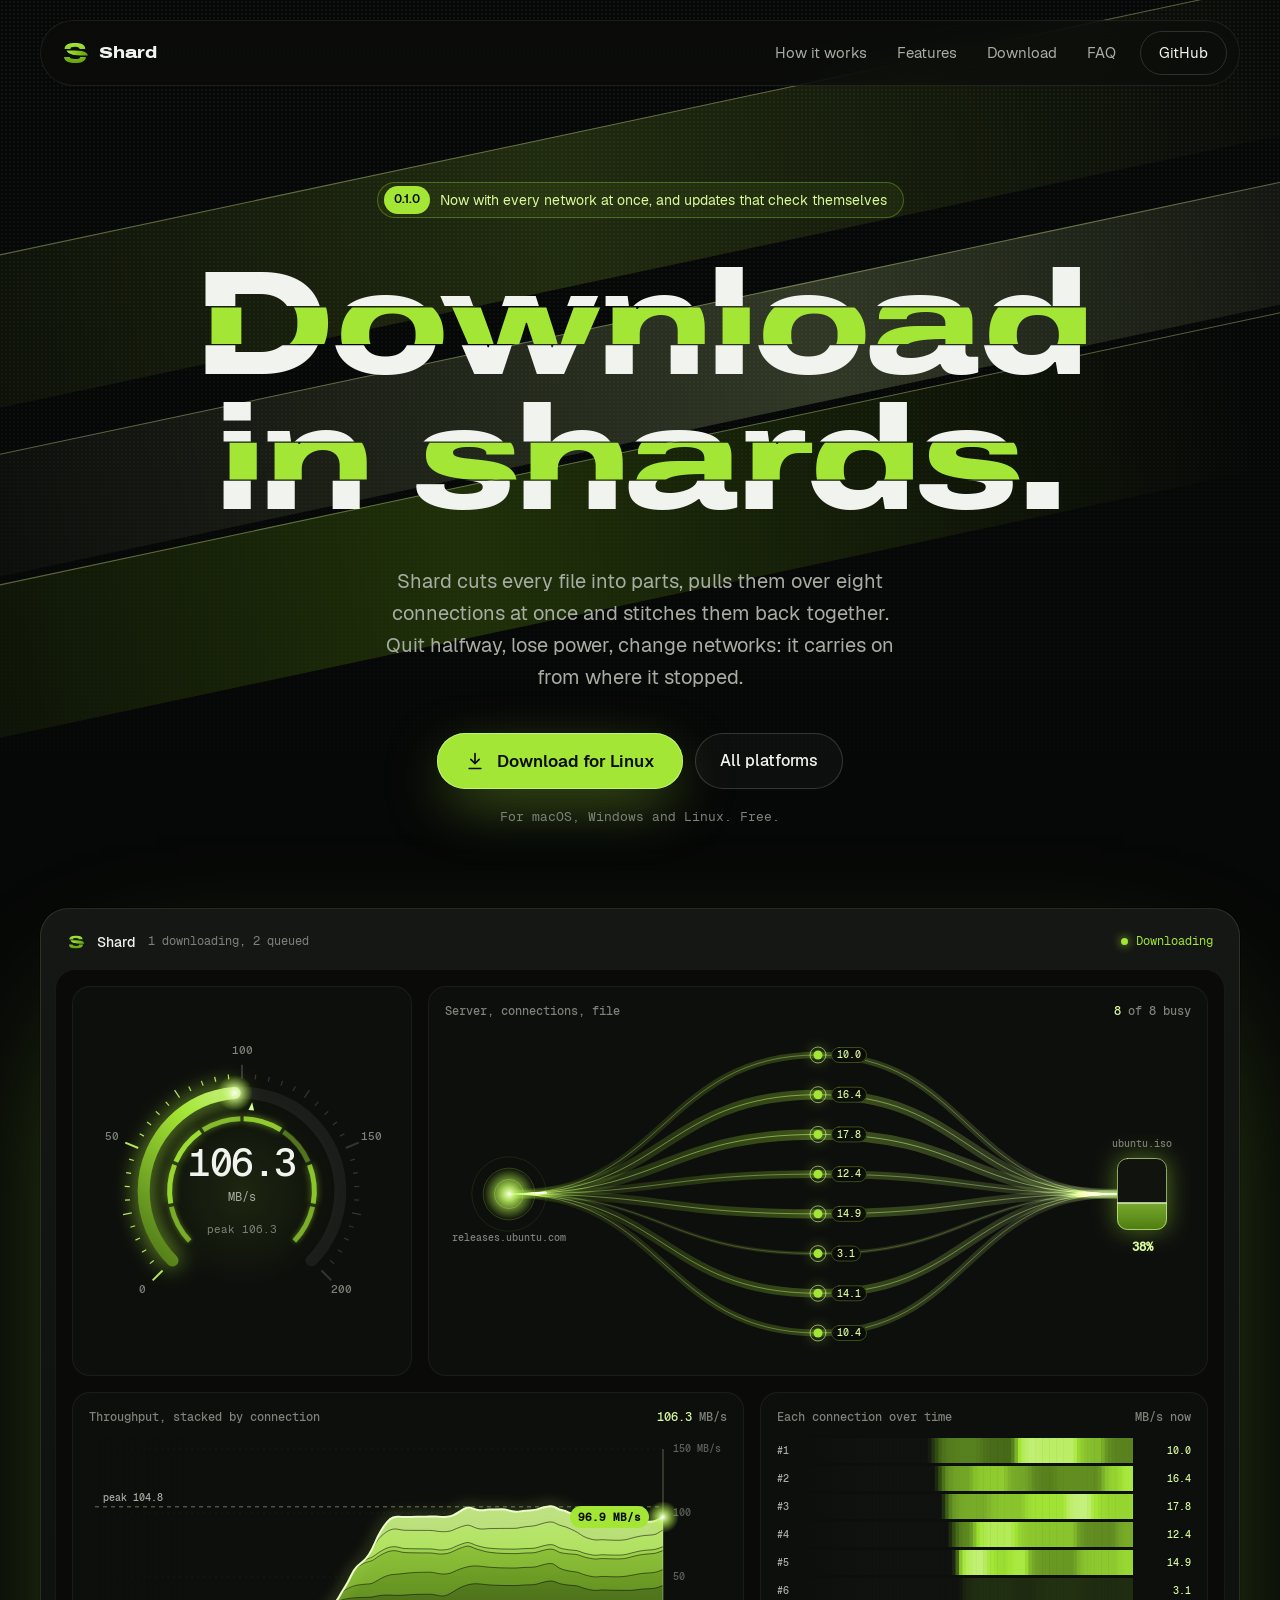
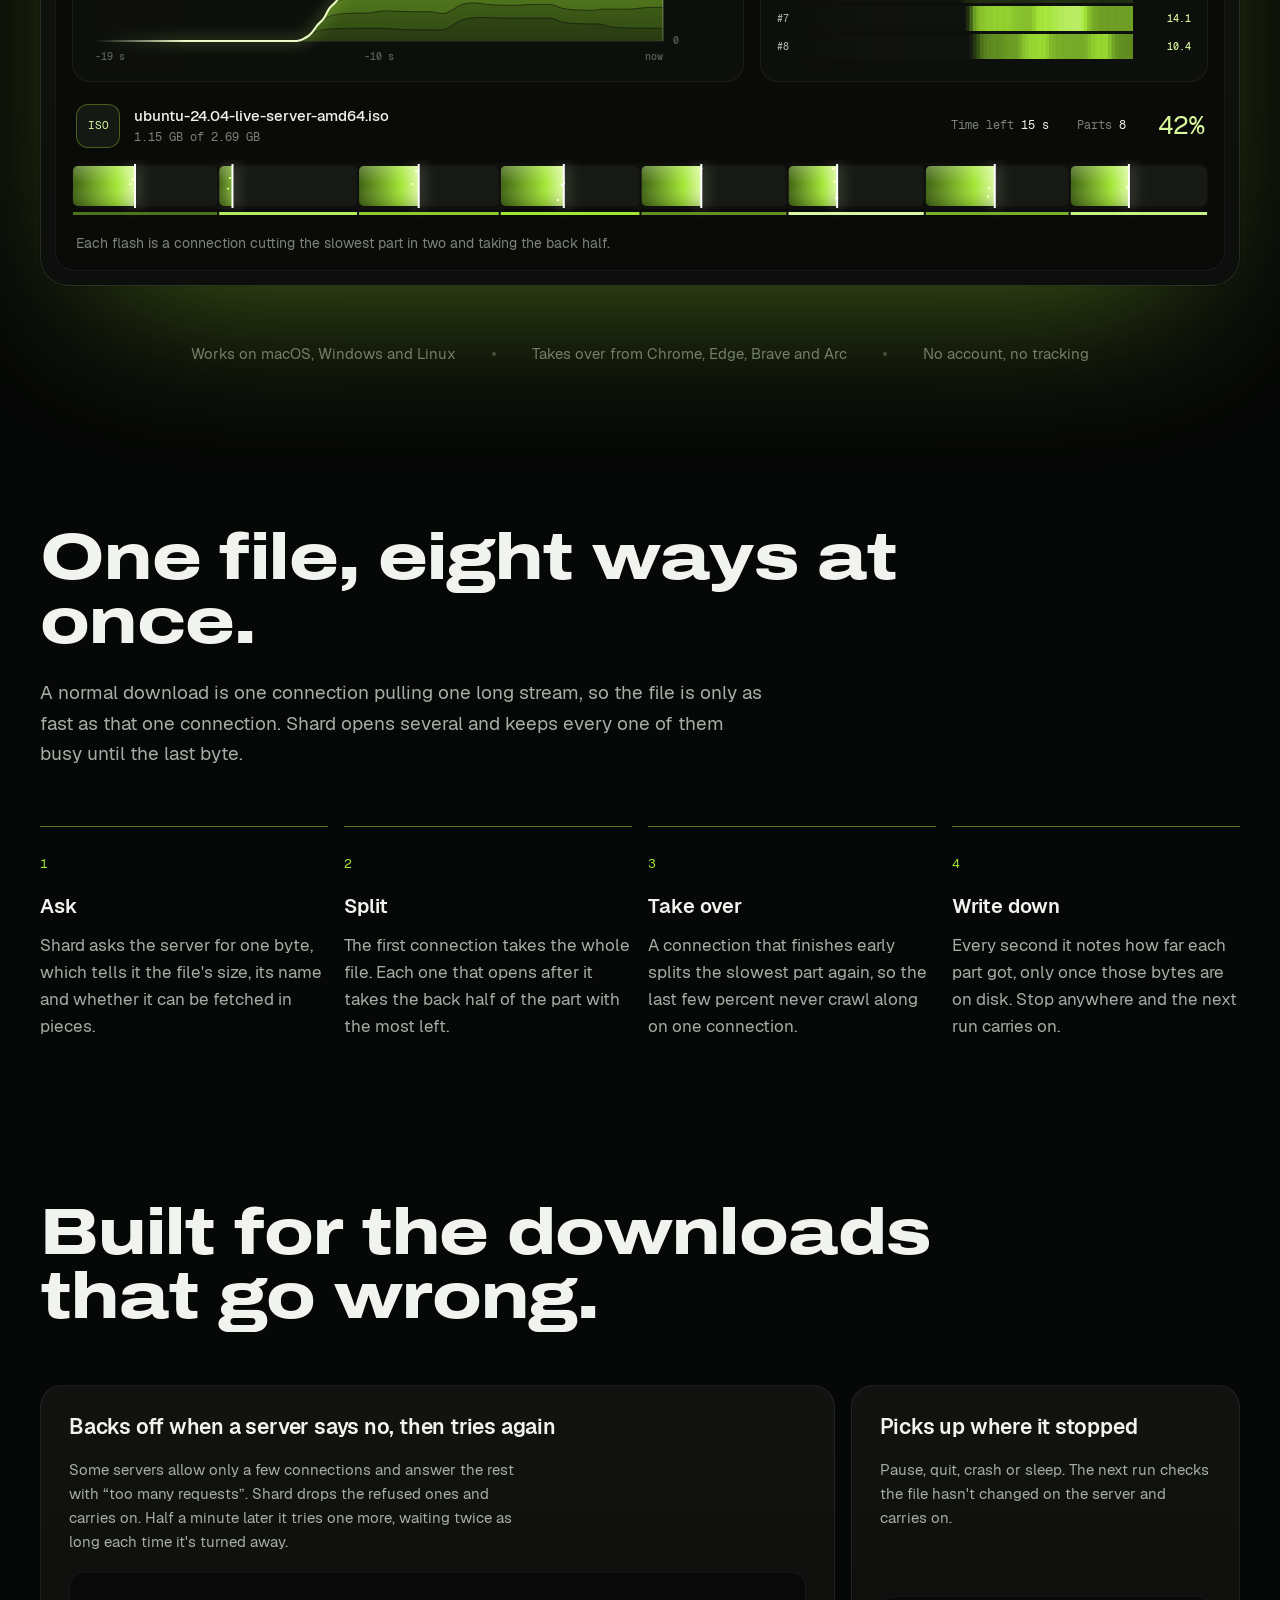
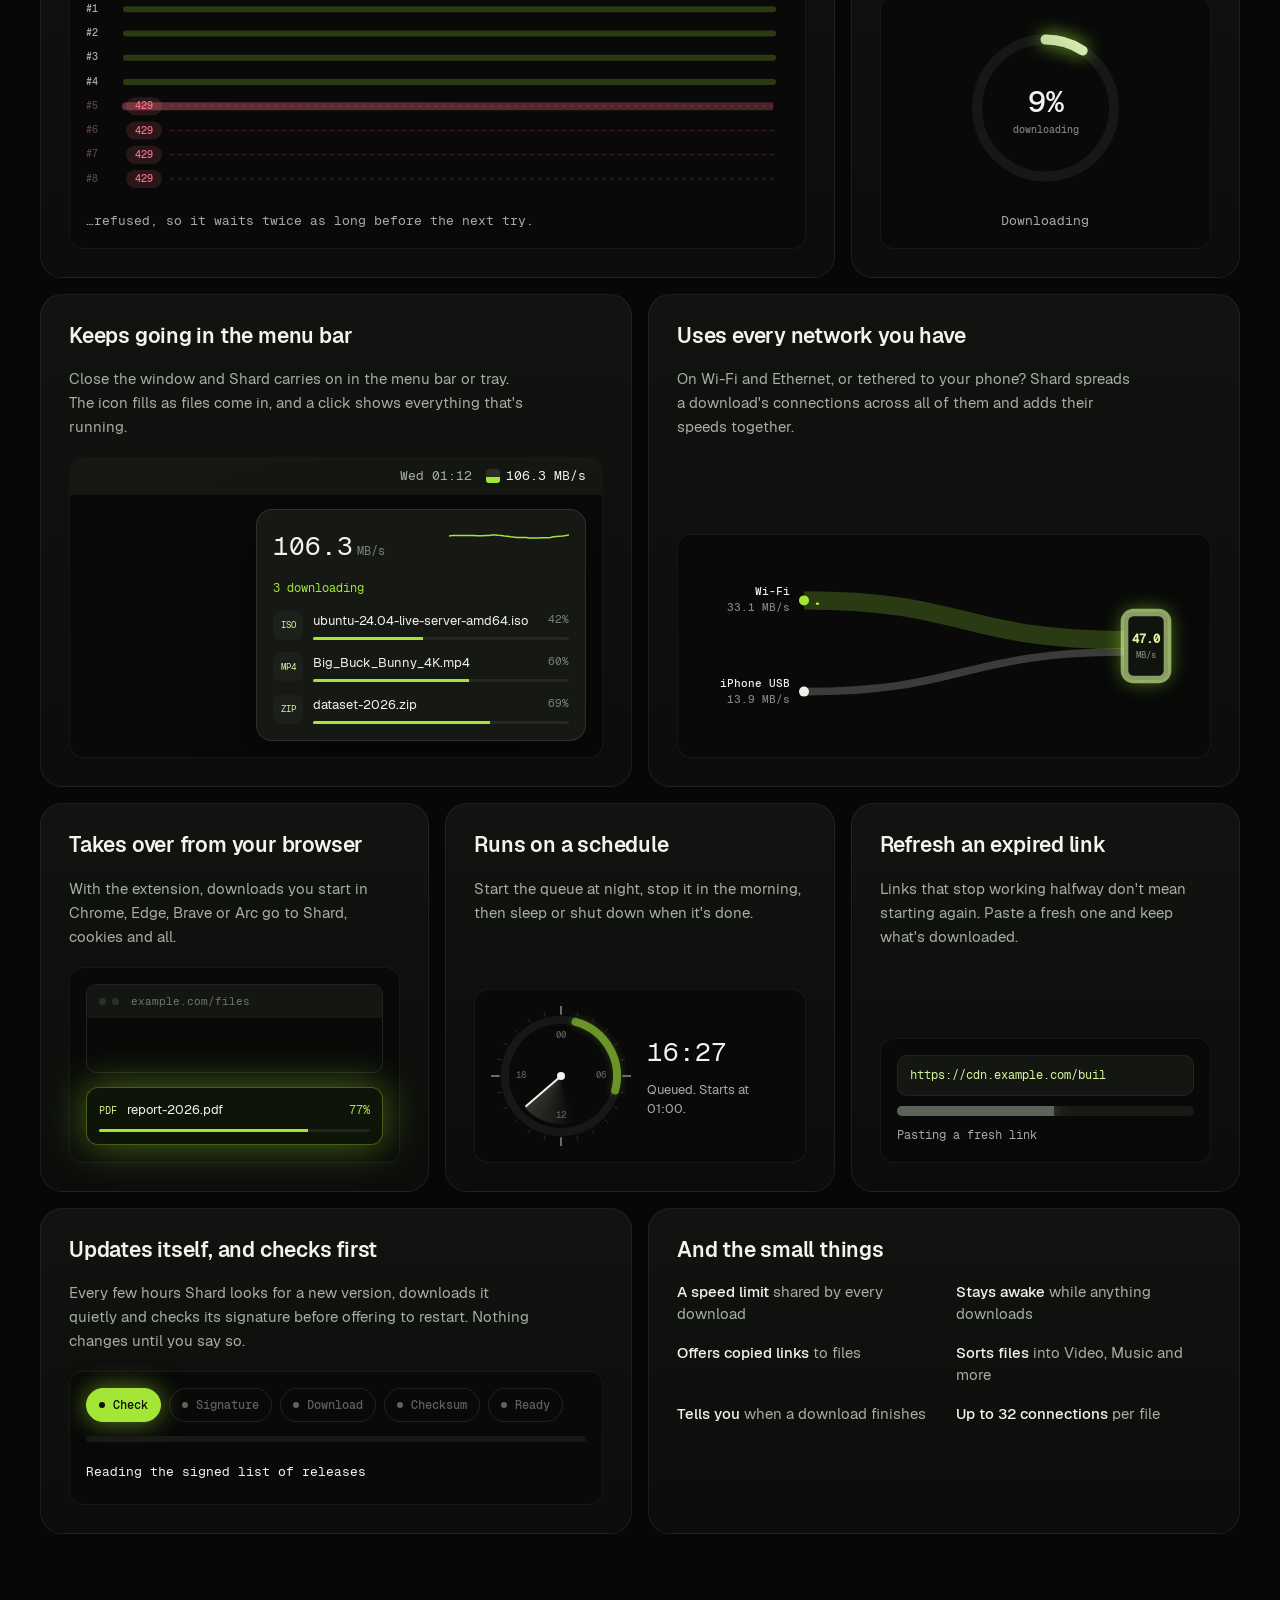
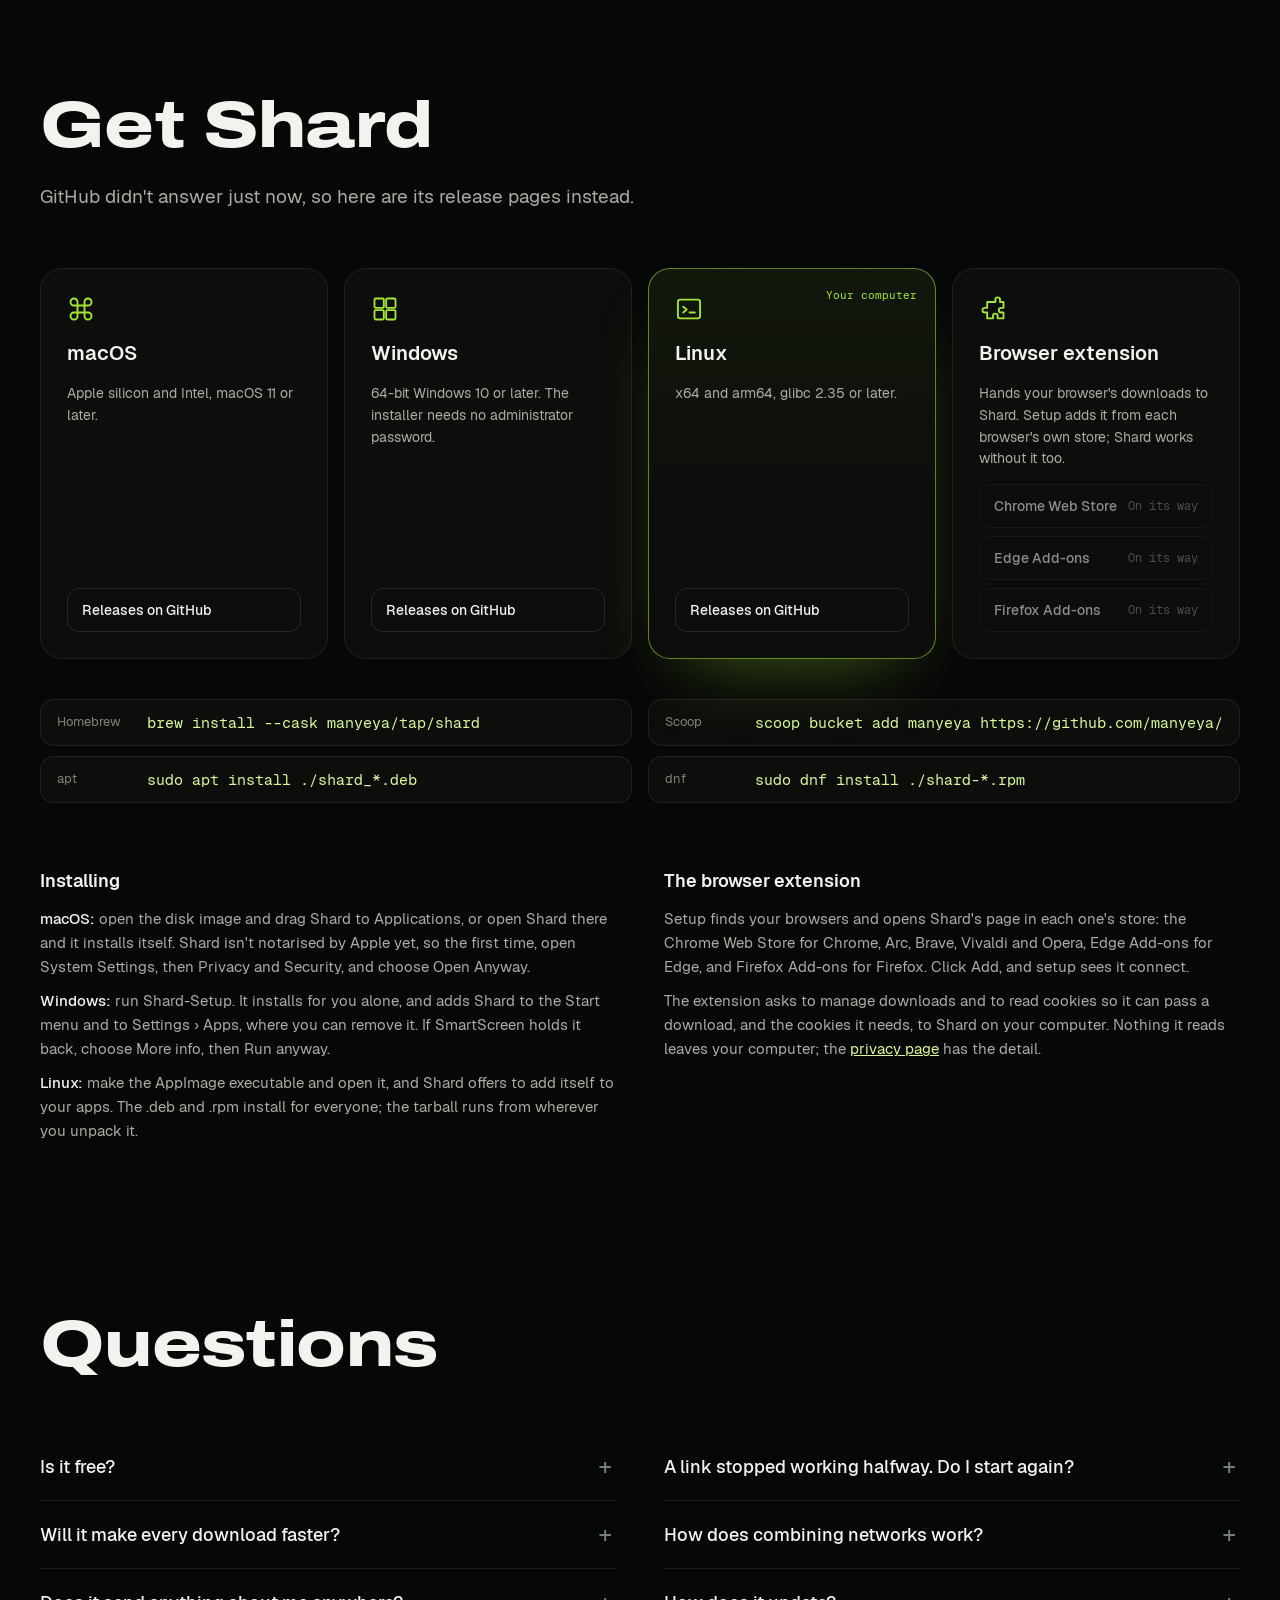
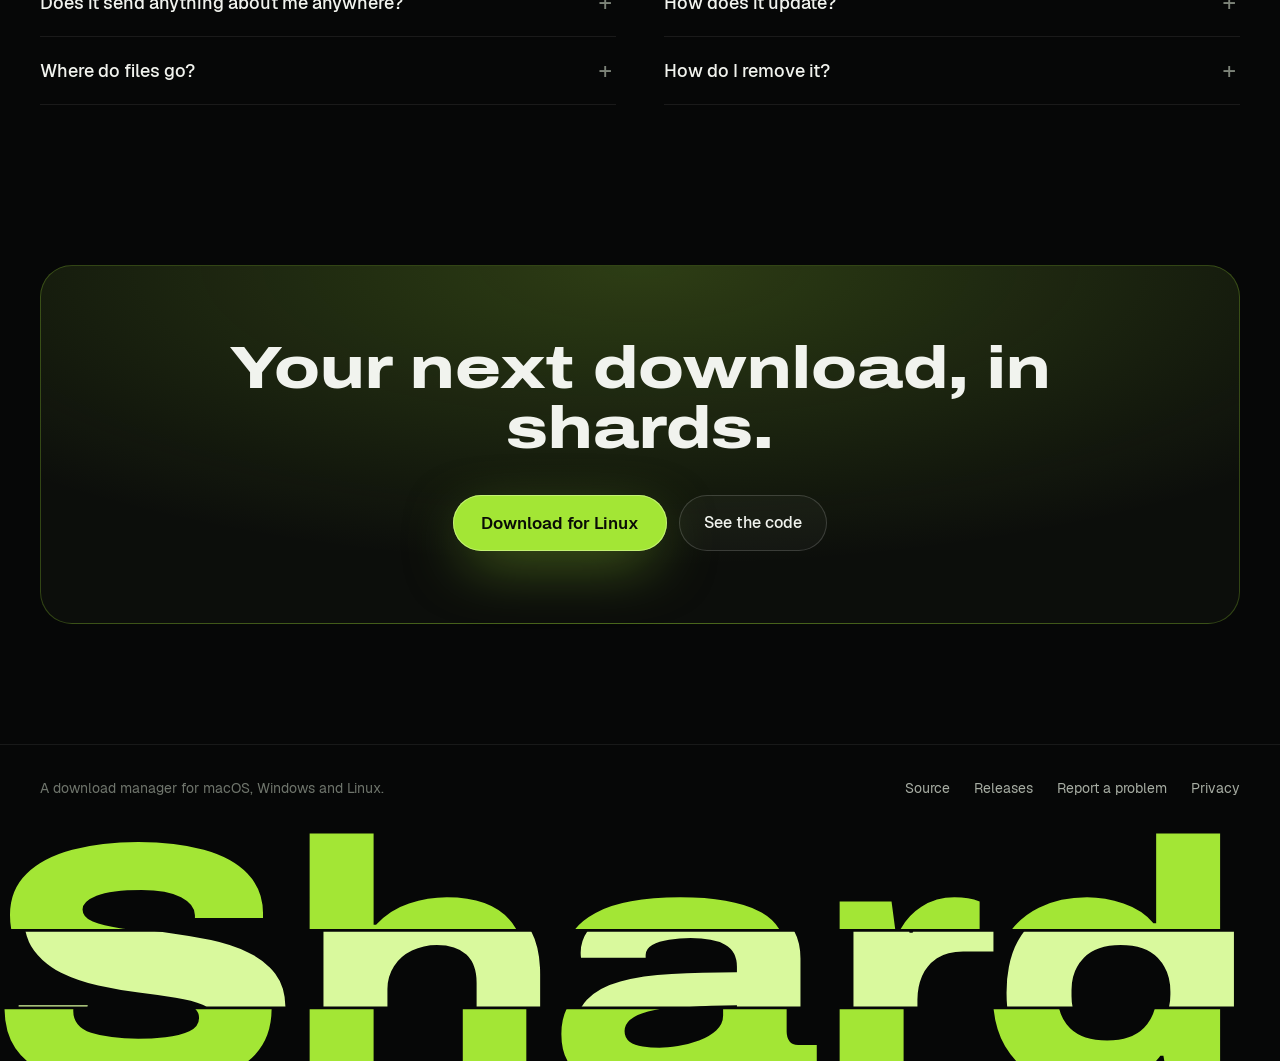
==== commit 031fa465: "README, site: install with the installer, a package manager or the stores; a privacy page The README" ====
--- a/site/index.html
+++ b/site/index.html
@@ -8,7 +8,10 @@
   <meta name="theme-color" content="#060707">
   <meta property="og:title" content="Shard: download in shards">
   <meta property="og:description" content="A download manager that fetches every file in parallel parts, and picks up where it stopped.">
-  <meta property="og:image" content="icon.png">
+  <meta property="og:image" content="https://manyeya.github.io/shard/social-preview.png">
+  <meta property="og:image:width" content="1280">
+  <meta property="og:image:height" content="640">
+  <meta name="twitter:card" content="summary_large_image">
   <link rel="icon" href="favicon.png">
   <link rel="preload" href="fonts/ArchivoExpanded-ExtraBold.ttf" as="font" type="font/ttf" crossorigin>
   <link rel="stylesheet" href="style.css">
@@ -238,34 +241,40 @@
         </div>
         <div class="plat" data-os="windows">
           <svg width="28" height="28" viewBox="0 0 24 24" fill="none" stroke="#a3e635" stroke-width="1.6" stroke-linejoin="round" aria-hidden="true"><rect x="3" y="3" width="8" height="8" rx="1"/><rect x="13" y="3" width="8" height="8" rx="1"/><rect x="3" y="13" width="8" height="8" rx="1"/><rect x="13" y="13" width="8" height="8" rx="1"/></svg>
-          <h3>Windows</h3><p>64-bit Windows 10 or later. Unzip and run Shard.exe.</p>
-          <div class="files" data-files="windows-x64.zip"></div>
+          <h3>Windows</h3><p>64-bit Windows 10 or later. The installer needs no administrator password.</p>
+          <div class="files" data-files="setup windows-x64.zip"></div>
           <span class="mono yours">Your computer</span>
         </div>
         <div class="plat" data-os="linux">
           <svg width="28" height="28" viewBox="0 0 24 24" fill="none" stroke="#a3e635" stroke-width="1.6" stroke-linecap="round" stroke-linejoin="round" aria-hidden="true"><rect x="2.5" y="4" width="19" height="16" rx="2"/><path d="m7 10 3 2.5L7 15"/><path d="M12.5 15H17"/></svg>
           <h3>Linux</h3><p>x64 and arm64, glibc 2.35 or later.</p>
-          <div class="files" data-files="amd64.deb arm64.deb linux-x64.tar.gz linux-arm64.tar.gz"></div>
+          <div class="files" data-files="linux-x64.AppImage linux-arm64.AppImage amd64.deb arm64.deb x86_64.rpm aarch64.rpm linux-x64.tar.gz linux-arm64.tar.gz"></div>
           <span class="mono yours">Your computer</span>
         </div>
         <div class="plat" data-os="extension">
           <svg width="28" height="28" viewBox="0 0 24 24" fill="none" stroke="#a3e635" stroke-width="1.6" stroke-linecap="round" stroke-linejoin="round" aria-hidden="true"><path d="M14 4a2 2 0 1 1 4 0v2h3v5h-2a2 2 0 1 0 0 4h2v5h-5v-2a2 2 0 1 0-4 0v2H7v-5H5a2 2 0 1 1 0-4h2V6h7z"/></svg>
-          <h3>Browser extension</h3><p>Chrome, Edge, Brave and Arc. Optional: Shard works without it.</p>
-          <div class="files" data-files="extension"></div>
+          <h3>Browser extension</h3><p>Hands your browser's downloads to Shard. Setup adds it from each browser's own store; Shard works without it too.</p>
+          <div class="files" data-stores></div>
         </div>
       </div>
       <p class="checksums" id="checksums"></p>
+      <div class="managers" aria-label="Package managers">
+        <div><span>Homebrew</span><code>brew install --cask manyeya/tap/shard</code></div>
+        <div><span>Scoop</span><code>scoop bucket add manyeya https://github.com/manyeya/scoop-bucket; scoop install shard</code></div>
+        <div><span>apt</span><code>sudo apt install ./shard_*.deb</code></div>
+        <div><span>dnf</span><code>sudo dnf install ./shard-*.rpm</code></div>
+      </div>
       <div class="install">
         <div>
-          <h3>Opening it the first time</h3>
-          <p><b>macOS:</b> Shard isn't signed by Apple yet. Open System Settings, then Privacy and Security, and choose Open Anyway.</p>
-          <p><b>Windows:</b> if SmartScreen holds it back, choose More info, then Run anyway.</p>
-          <p><b>Linux:</b> install the .deb with <code>sudo apt install ./shard_*.deb</code>, or unpack the tarball anywhere and run <code>./shard</code>.</p>
+          <h3>Installing</h3>
+          <p><b>macOS:</b> open the disk image and drag Shard to Applications, or open Shard there and it installs itself. Shard isn't notarised by Apple yet, so the first time, open System Settings, then Privacy and Security, and choose Open Anyway.</p>
+          <p><b>Windows:</b> run Shard-Setup. It installs for you alone, and adds Shard to the Start menu and to Settings › Apps, where you can remove it. If SmartScreen holds it back, choose More info, then Run anyway.</p>
+          <p><b>Linux:</b> make the AppImage executable and open it, and Shard offers to add itself to your apps. The .deb and .rpm install for everyone; the tarball runs from wherever you unpack it.</p>
         </div>
         <div>
-          <h3>Adding the extension</h3>
-          <p>Unzip it somewhere it can stay, open <code>chrome://extensions</code> (or <code>arc://extensions</code>) and turn on Developer mode.</p>
-          <p>Choose Load unpacked and pick the folder.</p>
+          <h3>The browser extension</h3>
+          <p>Setup finds your browsers and opens Shard's page in each one's store: the Chrome Web Store for Chrome, Arc, Brave, Vivaldi and Opera, Edge Add-ons for Edge, and Firefox Add-ons for Firefox. Click Add, and setup sees it connect.</p>
+          <p>The extension asks to manage downloads and to read cookies so it can pass a download, and the cookies it needs, to Shard on your computer. Nothing it reads leaves your computer; the <a href="privacy.html">privacy page</a> has the detail.</p>
         </div>
       </div>
     </section>
@@ -276,13 +285,14 @@
         <div>
           <details><summary>Is it free?</summary><p>Yes. The code is on GitHub, and there's nothing to buy or sign up for.</p></details>
           <details><summary>Will it make every download faster?</summary><p>Only when one connection isn't using your whole line, which is common: many servers and routes limit each connection. If one connection already fills it, you still get resuming, the queue and the rest.</p></details>
-          <details><summary>Does it send anything about me anywhere?</summary><p>No. Shard talks to the servers you download from, and to GitHub to check for updates. There's no account, no tracking and no analytics.</p></details>
+          <details><summary>Does it send anything about me anywhere?</summary><p>No. Shard talks to the servers you download from, and to GitHub to check for updates. There's no account, no tracking and no analytics. The <a href="privacy.html">privacy page</a> lists everything it keeps.</p></details>
           <details><summary>Where do files go?</summary><p>Your Downloads folder, unless you choose another, ask to be asked each time, or sort files into folders by kind.</p></details>
         </div>
         <div>
           <details><summary>A link stopped working halfway. Do I start again?</summary><p>No. Right-click the download, choose Refresh link and paste a fresh link to the same file. If it's the same size, Shard keeps everything it already has.</p></details>
           <details><summary>How does combining networks work?</summary><p>Each connection is tied to one of your networks, taking them in turn, so a download's parts come in over all of them. You need two working connections, such as Wi-Fi and Ethernet, or Wi-Fi and a phone over USB.</p></details>
           <details><summary>How does it update?</summary><p>It checks for a new version every six hours, downloads it quietly, checks its signature and asks you to restart. Nothing changes until you choose to.</p></details>
+          <details><summary>How do I remove it?</summary><p>On Windows, from Settings › Apps. On macOS, drag Shard from Applications to the Bin, or run <code>brew uninstall --cask shard</code>. On Linux, run <code>shard --uninstall</code>, or remove the package. Your downloaded files stay where they are.</p></details>
         </div>
       </div>
     </section>
@@ -303,6 +313,7 @@
         <a href="https://github.com/manyeya/shard">Source</a>
         <a href="https://github.com/manyeya/shard/releases">Releases</a>
         <a href="https://github.com/manyeya/shard/issues">Report a problem</a>
+        <a href="privacy.html">Privacy</a>
       </nav>
     </div>
     <div class="disp wordmark" aria-hidden="true">
--- a/site/style.css
+++ b/site/style.css
@@ -202,6 +202,11 @@
 .file.best { background: var(--lime); border-color: var(--lime); color: var(--ink); }
 .file.best small { color: rgba(10, 12, 6, 0.65); }
 .checksums { margin: 18px 0 0; font-size: 14px; color: var(--faint); }
+.file.soon { opacity: 0.55; cursor: default; }
+.managers { display: grid; grid-template-columns: repeat(2, minmax(0, 1fr)); gap: 10px 16px; margin-top: 40px; }
+.managers div { display: flex; align-items: center; gap: 14px; min-width: 0; padding: 12px 16px; border-radius: 14px; background: #0d0e0c; border: 1px solid rgba(255, 255, 255, 0.08); }
+.managers span { flex: none; width: 76px; font-size: 13px; color: var(--faint); }
+.managers code { min-width: 0; overflow-x: auto; white-space: nowrap; background: none; padding: 0; }
 .install { display: grid; grid-template-columns: repeat(2, minmax(0, 1fr)); gap: 48px; margin-top: 64px; font-size: 15px; color: var(--muted); }
 .install h3 { margin: 0 0 12px; color: var(--text); font-size: 18px; font-weight: 600; }
 .install p { margin: 0 0 10px; }
@@ -258,3 +263,16 @@
   .shard-beam { animation: none; }
 }
 @media (max-width: 640px) { .console-bar .dim { display: none; } }
+@media (max-width: 980px) { .managers { grid-template-columns: 1fr; } }
+
+/* The privacy page: one column of prose. */
+.prose { max-width: 760px; padding-top: 96px; font-size: 17px; line-height: 1.65; color: var(--muted); }
+.prose h1 { margin: 0 0 24px; font-size: clamp(40px, 7vw, 64px); line-height: 1.05; color: var(--text); }
+.prose h2 { margin: 56px 0 14px; font-size: 24px; color: var(--text); font-weight: 600; }
+.prose h3 { margin: 28px 0 8px; font-size: 18px; color: var(--text); font-weight: 600; }
+.prose .lede { font-size: 20px; color: var(--text); }
+.prose .meta { font-size: 13px; color: var(--faint); }
+.prose ul { padding-left: 1.2em; }
+.prose li { margin: 6px 0; }
+.prose b { color: var(--text); font-weight: 500; }
+.prose a { color: var(--lime-pale); }
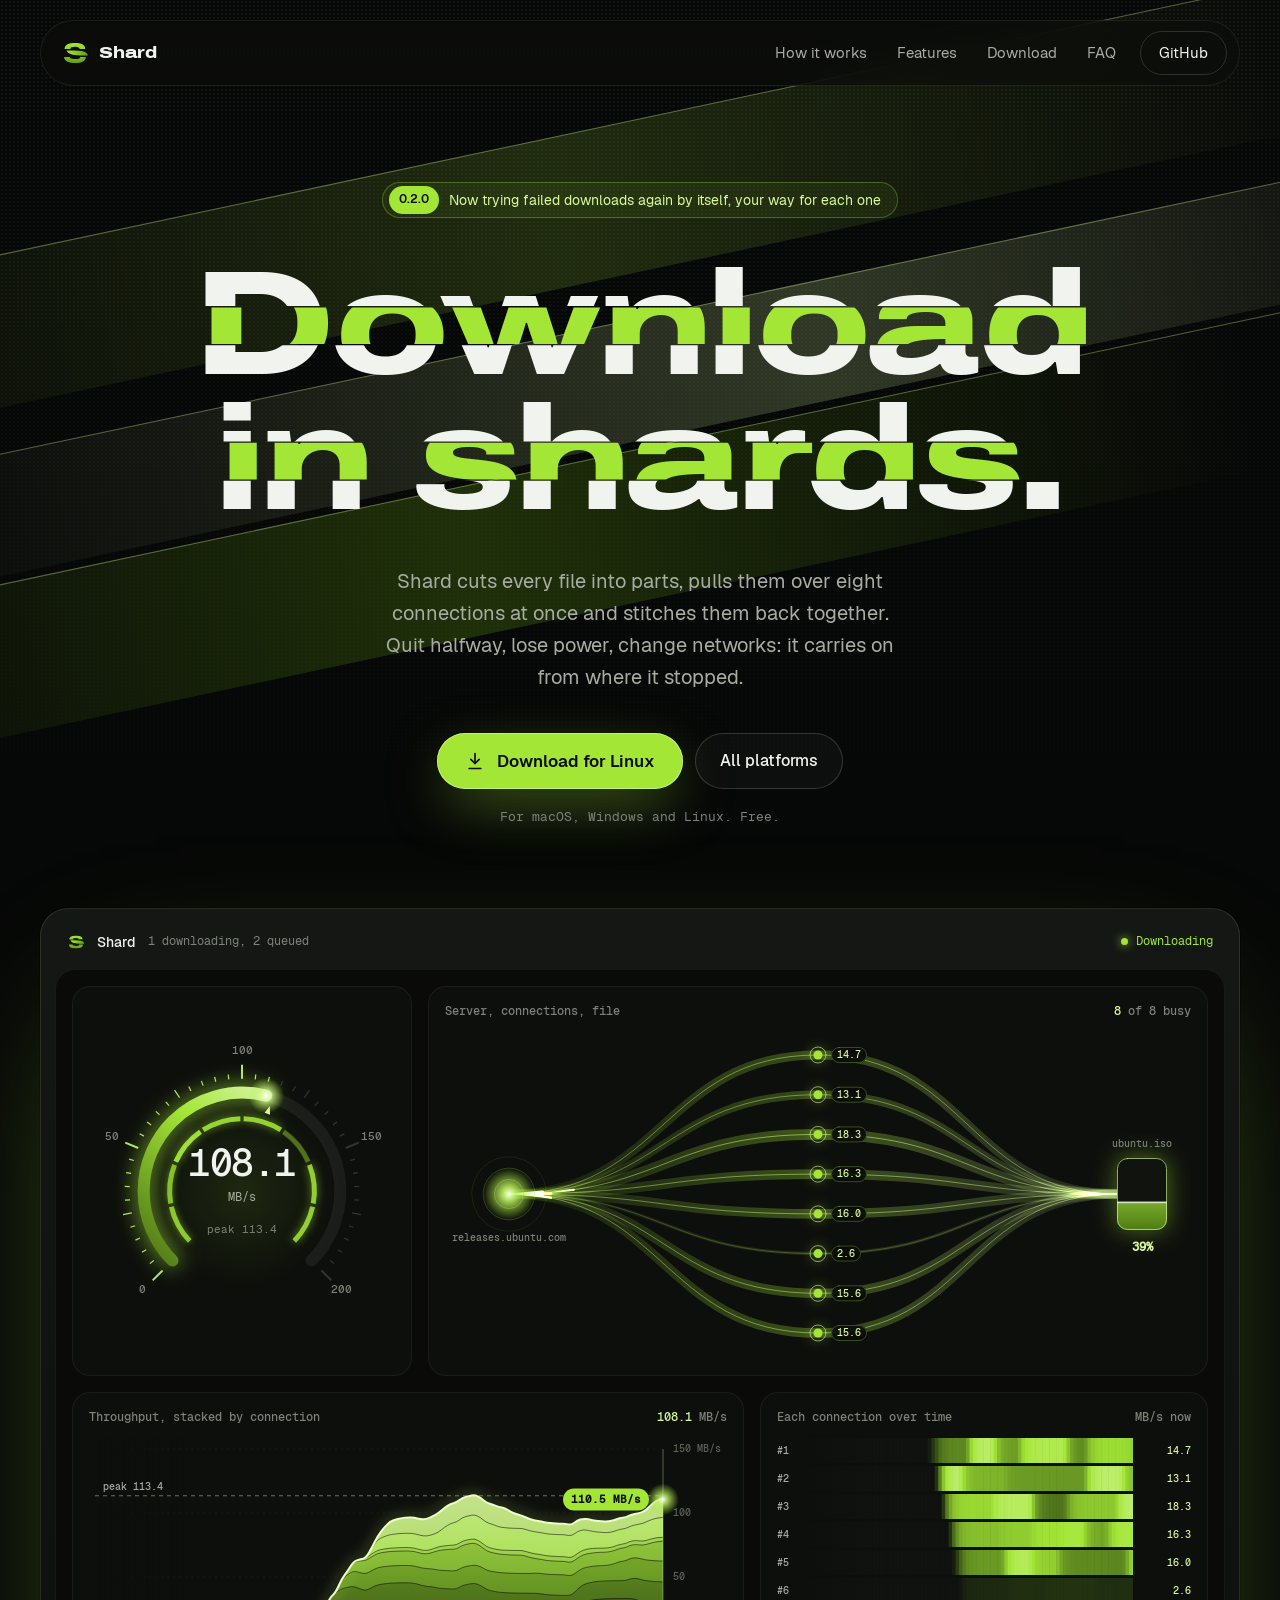
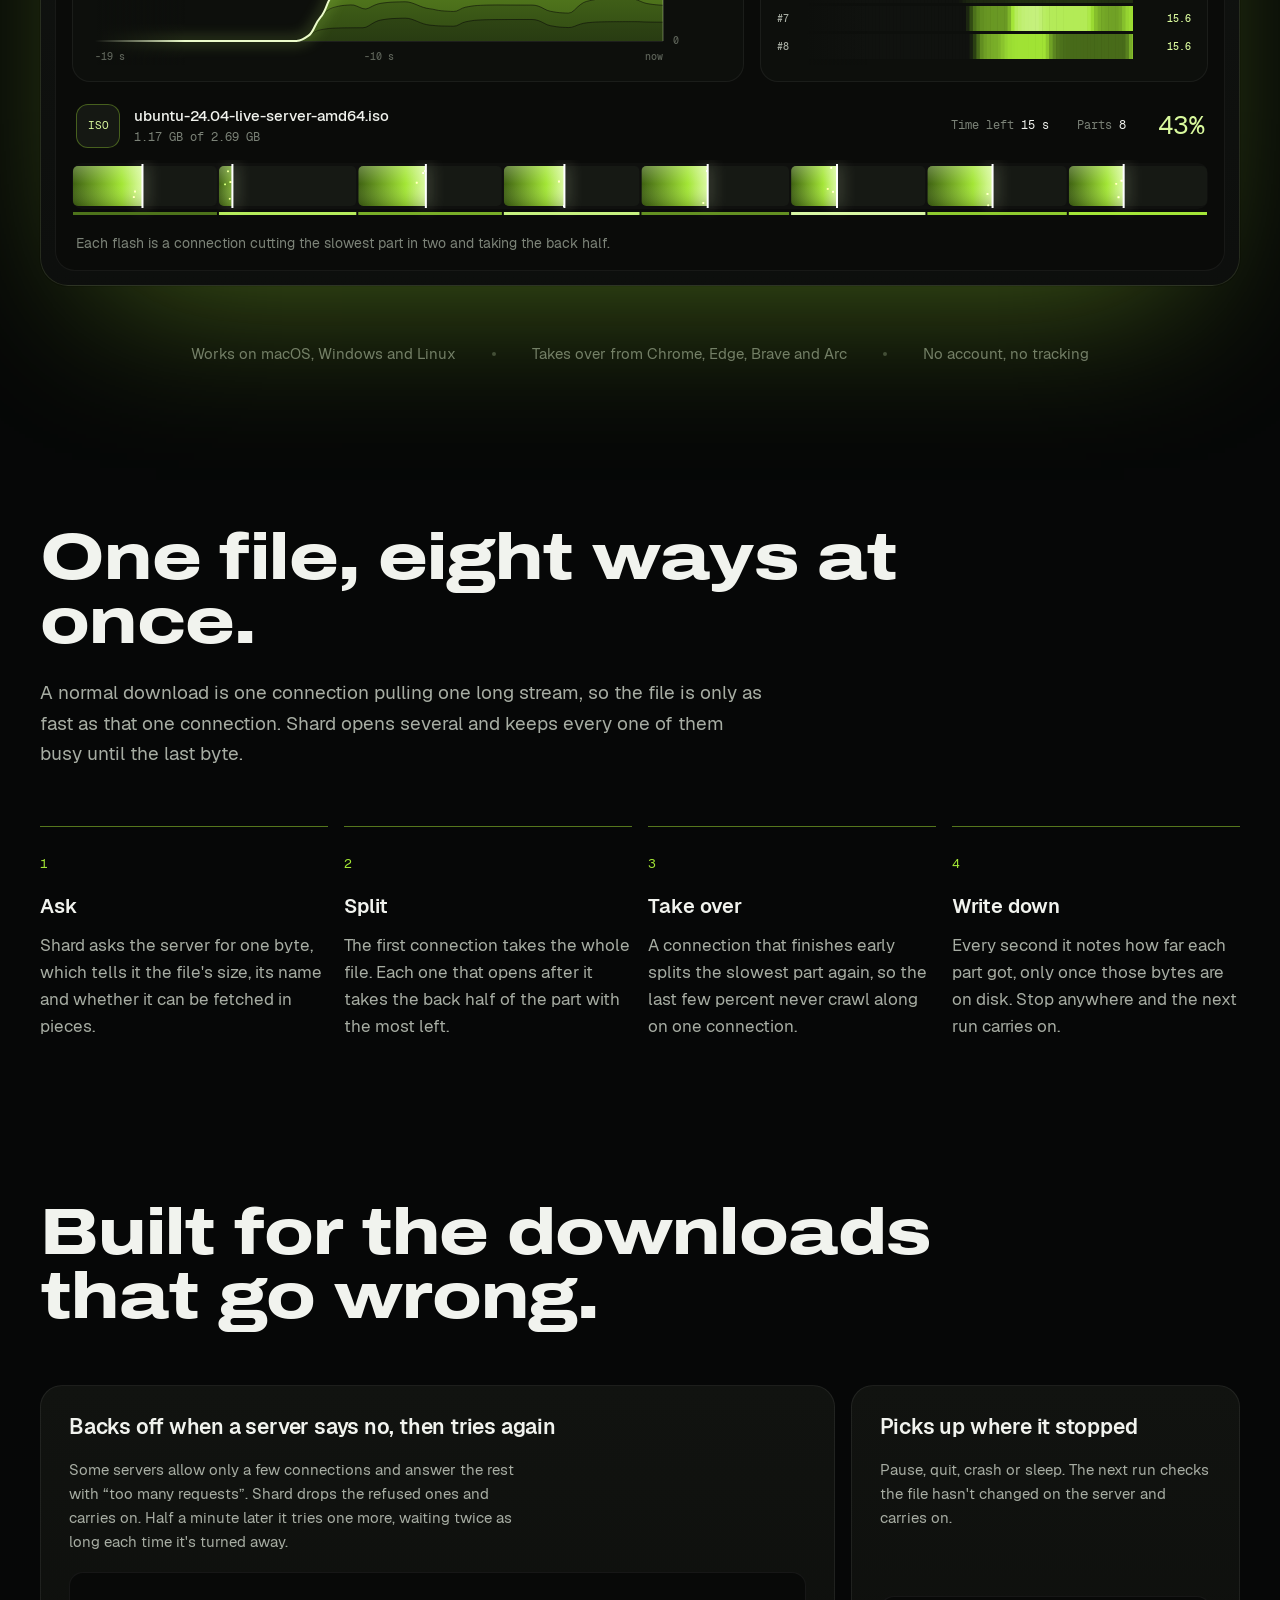
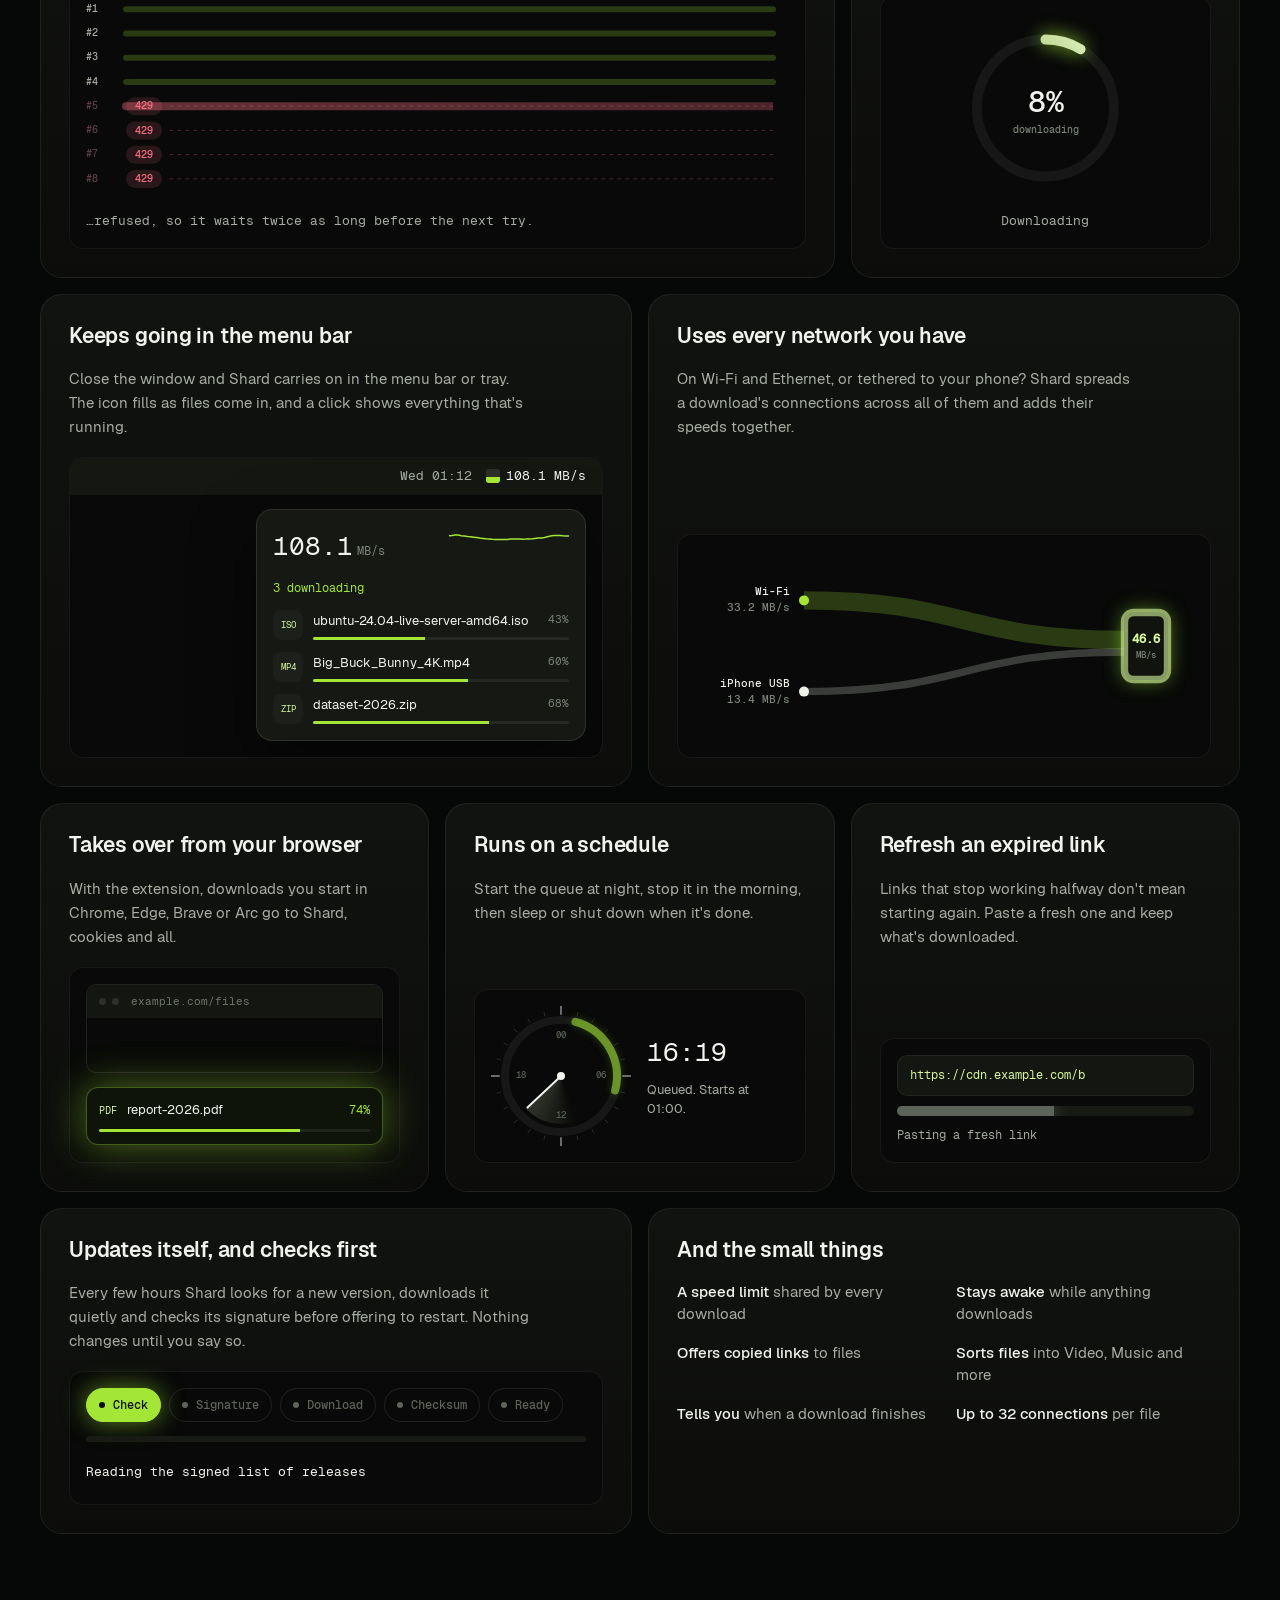
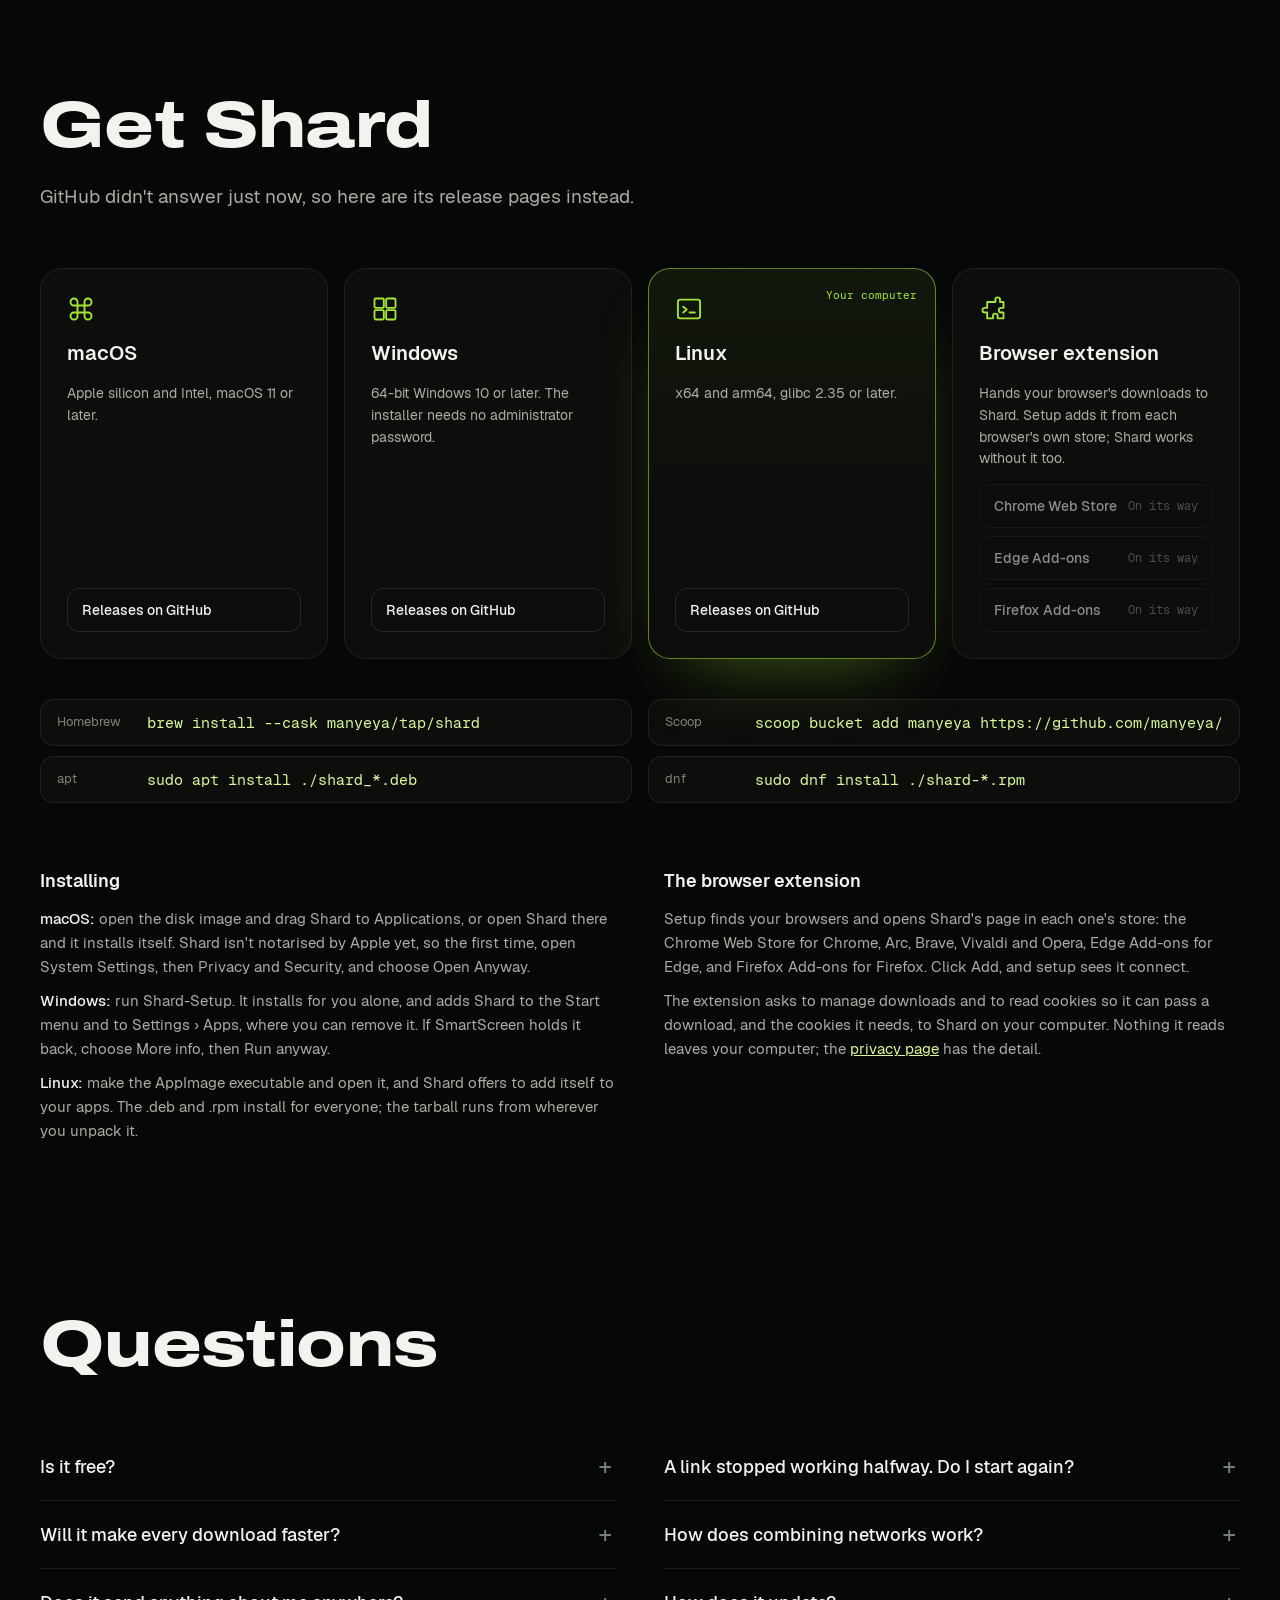
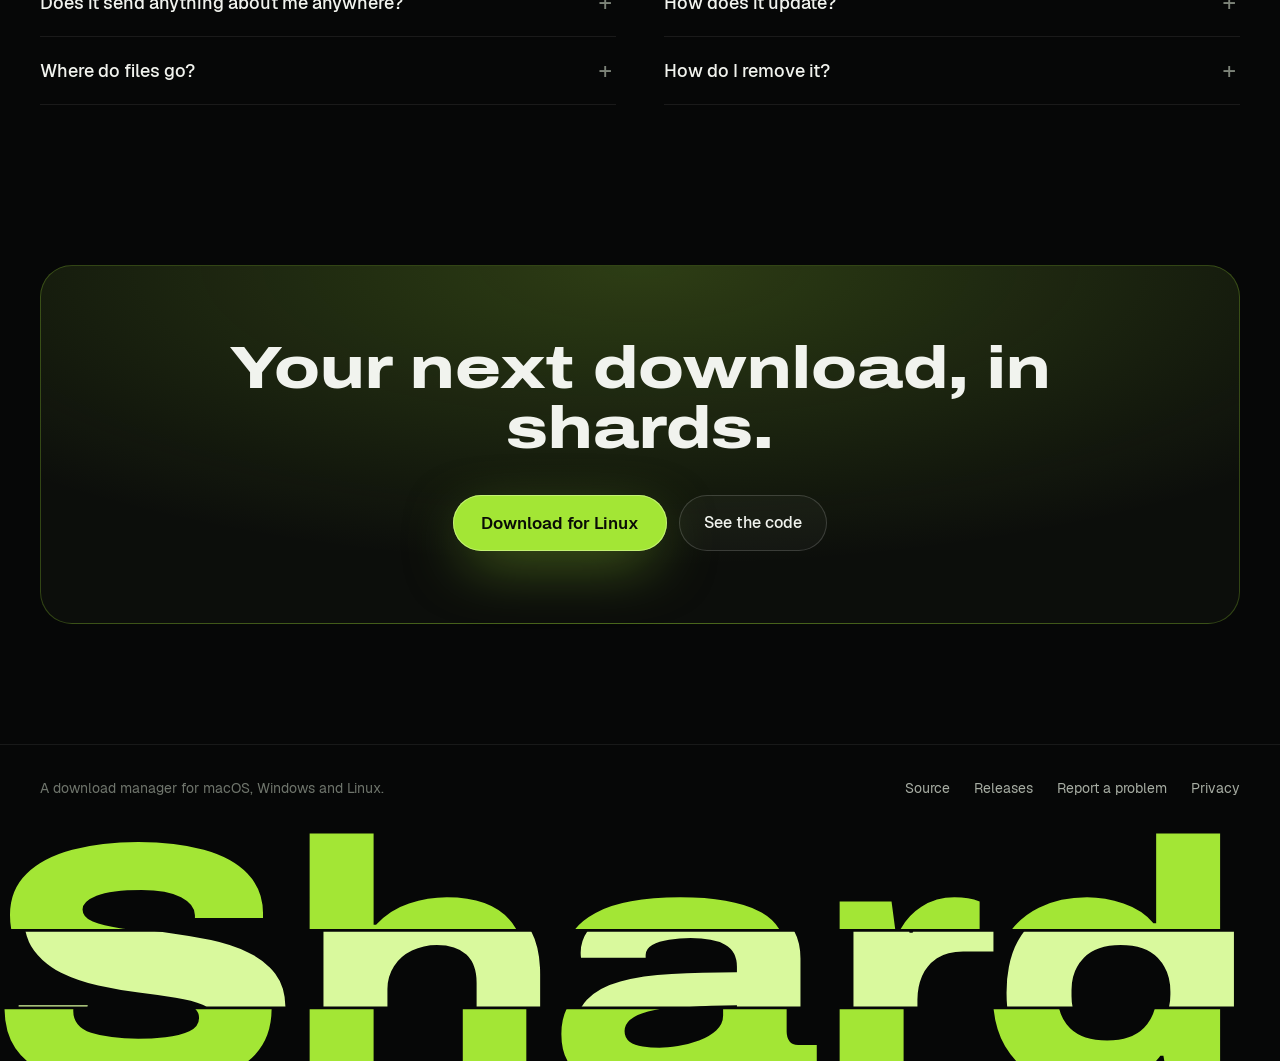
==== commit 1647346b: "Release: 0.2.0 Co-Authored-By: Claude Opus 5.5 <noreply@anthropic.com>" ====
--- a/site/index.html
+++ b/site/index.html
@@ -42,7 +42,7 @@
 
   <main id="main">
     <section id="top" class="wrap hero">
-      <a class="pill" href="#features"><span>0.1.0</span>Now with every network at once, and updates that check themselves</a>
+      <a class="pill" href="#features"><span>0.2.0</span>Now trying failed downloads again by itself, your way for each one</a>
       <h1 class="sliced disp" aria-label="Download in shards.">
         <span class="line" aria-hidden="true">Download</span>
         <span class="line" aria-hidden="true">in shards.</span>
